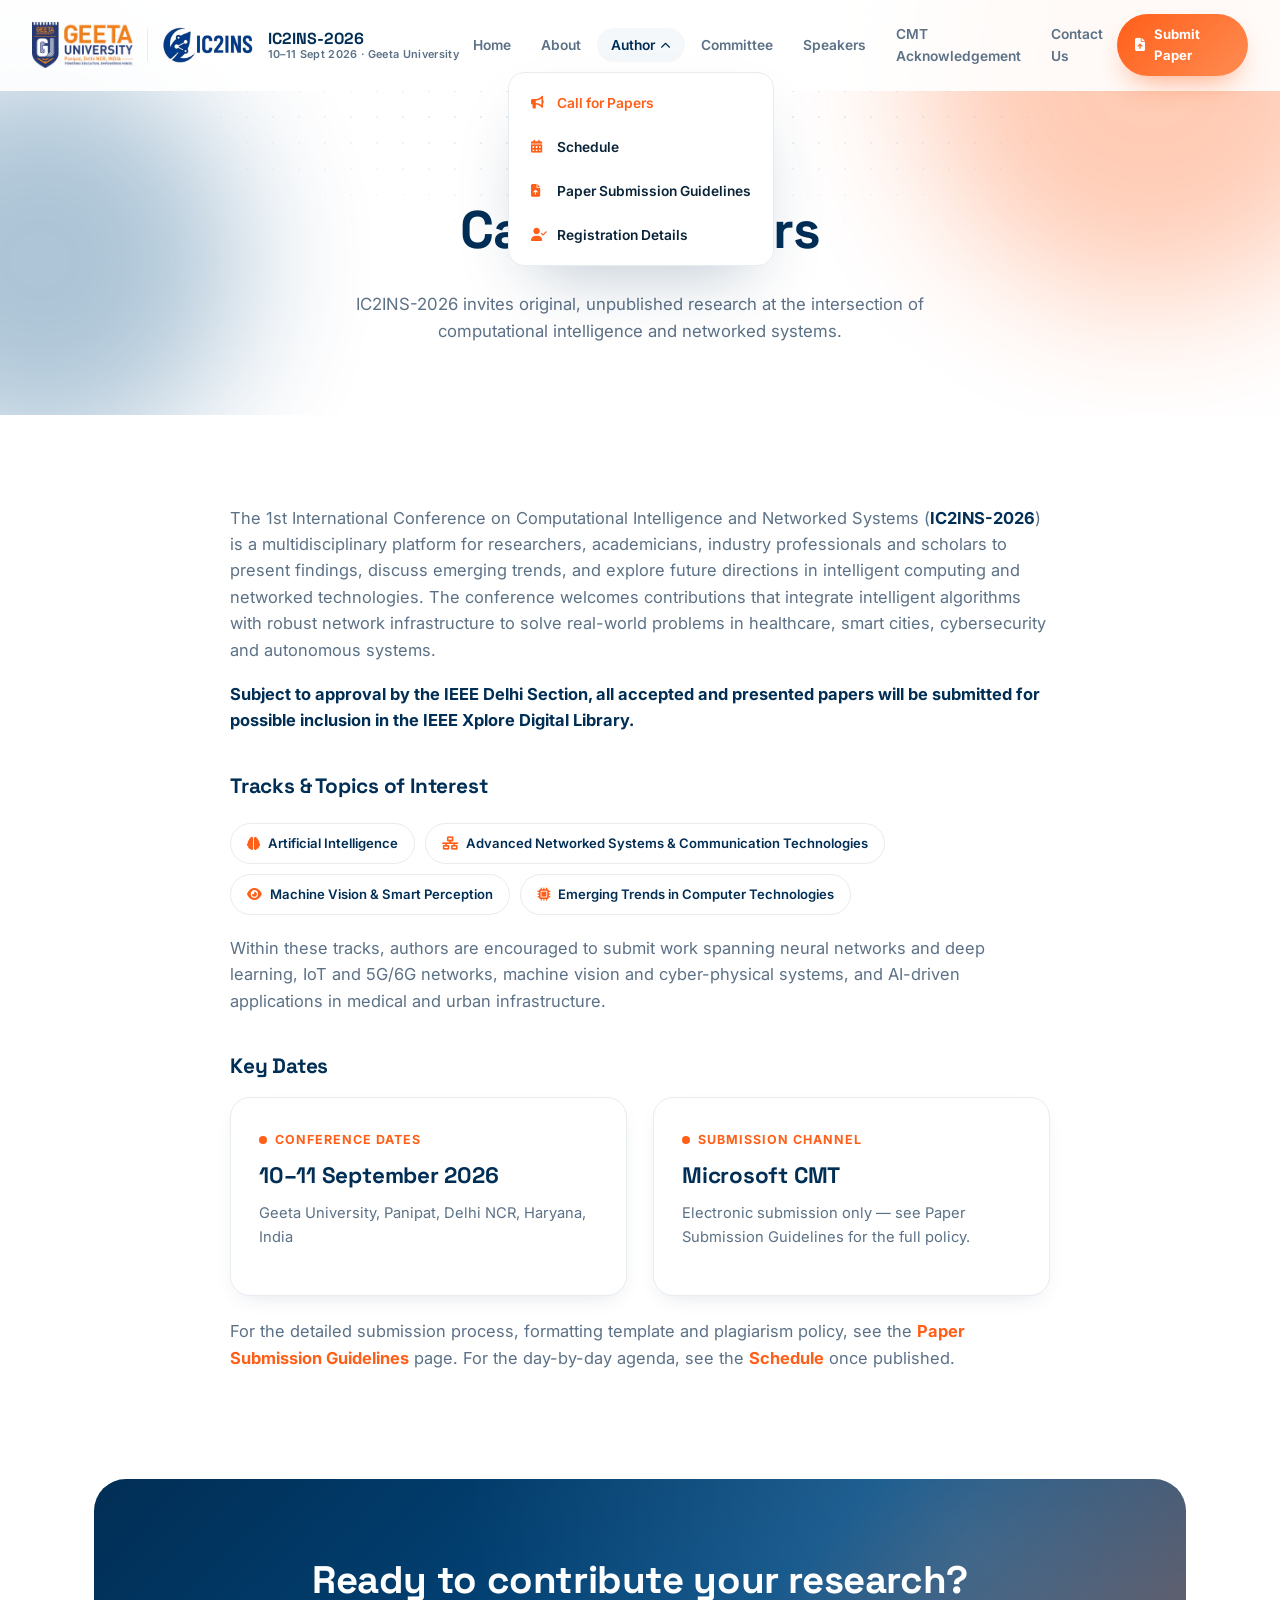
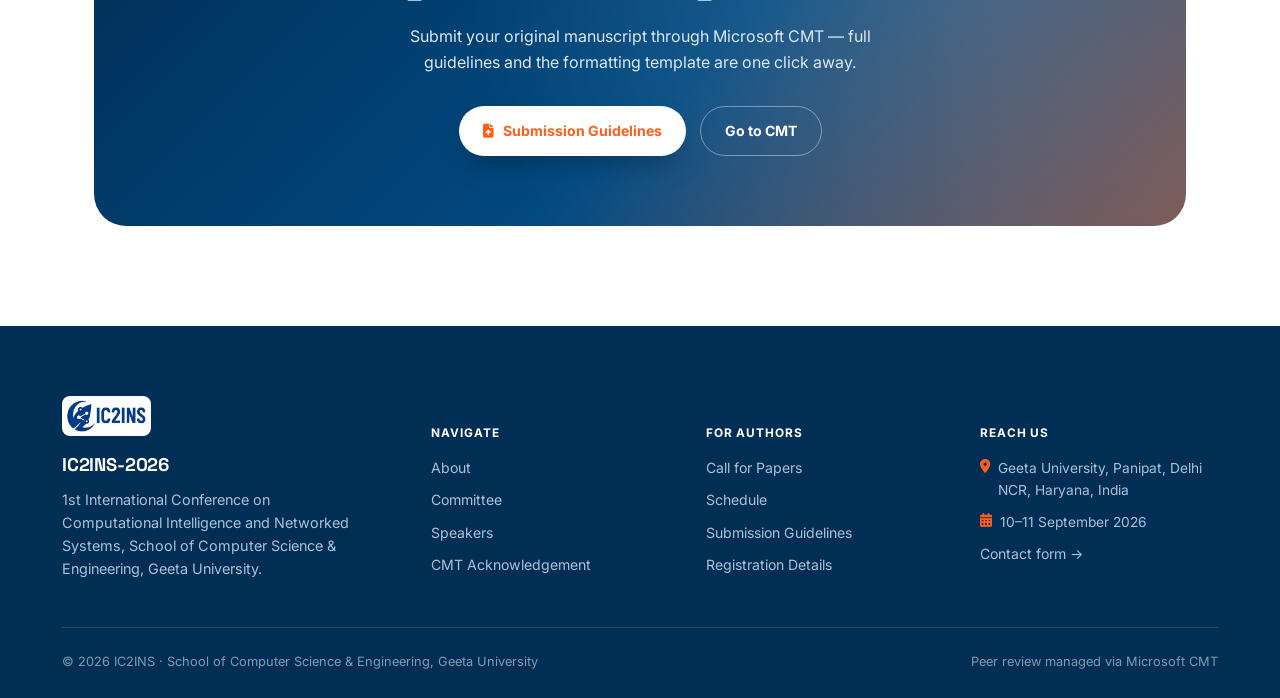
==== call-for-papers.html @ 69c9c96c "Add new pages for Contact Us, Paper Submission Guidelines, Registration Details, and Schedule for IC" ====
<!DOCTYPE html>
<html lang="en">
<head>
<meta charset="UTF-8">
<meta name="viewport" content="width=device-width, initial-scale=1.0">
<title>Call for Papers — IC2INS-2026</title>
<link rel="icon" href="data:image/svg+xml,%3Csvg xmlns='http://www.w3.org/2000/svg' viewBox='0 0 100 100'%3E%3Crect width='100' height='100' rx='24' fill='%23012e55'/%3E%3Ccircle cx='50' cy='42' r='16' fill='%23ff5f19'/%3E%3Crect x='30' y='66' width='40' height='9' rx='4.5' fill='white'/%3E%3C/svg%3E">
<link rel="preconnect" href="https://fonts.googleapis.com">
<link rel="preconnect" href="https://fonts.gstatic.com" crossorigin>
<link href="https://fonts.googleapis.com/css2?family=Space+Grotesk:wght@500;600;700&family=Inter:wght@400;500;600;700;800&display=swap" rel="stylesheet">
<link rel="stylesheet" href="https://cdnjs.cloudflare.com/ajax/libs/font-awesome/6.5.1/css/all.min.css">
<link rel="stylesheet" href="assets/css/style.css">
</head>
<body>

<nav class="nav" id="nav">
  <a href="index.html" class="brand">
    <img src="assets/img/geeta-university-logo.png" alt="Geeta University">
    <div class="brand-sep"></div>
    <img src="assets/img/ic2ins-logo.jpeg" alt="IC2INS-2026" style="height:36px;">
    <div class="brand-text"><b>IC2INS-2026</b><span>10–11 Sept 2026 · Geeta University</span></div>
  </a>
  <ul class="nav-links" id="navLinks">
    <li><a href="index.html">Home</a></li>
    <li><a href="index.html#about">About</a></li>
    <li class="has-dropdown open">
      <button class="nav-drop-btn">Author <i class="fa-solid fa-chevron-down"></i></button>
      <div class="dropdown-menu">
        <a href="call-for-papers.html" style="color:var(--orange);"><i class="fa-solid fa-bullhorn"></i>Call for Papers</a>
        <a href="schedule.html"><i class="fa-solid fa-calendar-days"></i>Schedule</a>
        <a href="paper-submission-guidelines.html"><i class="fa-solid fa-file-arrow-up"></i>Paper Submission Guidelines</a>
        <a href="registration-details.html"><i class="fa-solid fa-user-check"></i>Registration Details</a>
      </div>
    </li>
    <li><a href="committee.html">Committee</a></li>
    <li><a href="index.html#speakers">Speakers</a></li>
    <li><a href="cmt-acknowledgement.html">CMT Acknowledgement</a></li>
    <li><a href="contact.html">Contact Us</a></li>
  </ul>
  <div class="nav-cta">
    <a class="btn btn-primary btn-sm" href="paper-submission-guidelines.html"><i class="fa-solid fa-file-arrow-up"></i>Submit Paper</a>
    <button class="burger" id="burger"><i class="fa-solid fa-bars"></i></button>
  </div>
</nav>

<div class="mobile-menu" id="mobileMenu">
  <div class="mobile-menu-top">
    <div class="brand"><img src="assets/img/ic2ins-logo.jpeg" alt="IC2INS-2026" style="height:34px;"></div>
    <button class="burger" id="closeBurger"><i class="fa-solid fa-xmark"></i></button>
  </div>
  <a href="index.html">Home</a>
  <a href="index.html#about">About</a>
  <div class="mobile-drop open">
    <a href="javascript:void(0)" class="mobile-toggle">Author <i class="fa-solid fa-chevron-down mobile-toggle-caret"></i></a>
    <div class="mobile-sub open">
      <a href="call-for-papers.html">Call for Papers</a>
      <a href="schedule.html">Schedule</a>
      <a href="paper-submission-guidelines.html">Paper Submission Guidelines</a>
      <a href="registration-details.html">Registration Details</a>
    </div>
  </div>
  <a href="committee.html">Committee</a>
  <a href="index.html#speakers">Speakers</a>
  <a href="cmt-acknowledgement.html">CMT Acknowledgement</a>
  <a href="contact.html">Contact Us</a>
  <a class="btn btn-primary" style="margin-top:22px; justify-content:center;" href="paper-submission-guidelines.html"><i class="fa-solid fa-file-arrow-up"></i>Submit a Paper</a>
</div>

<main>

  <section class="page-hero">
    <div class="dotgrid"></div>
    <div class="blob blob1"></div>
    <div class="blob blob2"></div>
    <div class="wrap">
      <div class="crumb reveal"><a href="index.html">Home</a><span>/</span><a href="javascript:void(0)">Author</a><span>/</span><span>Call for Papers</span></div>
      <h1 class="reveal">Call for Papers</h1>
      <p class="reveal">IC2INS-2026 invites original, unpublished research at the intersection of computational intelligence and networked systems.</p>
    </div>
  </section>

  <section class="sect">
    <div class="wrap">
      <div class="prose reveal" style="max-width:820px;">
        <p>The 1st International Conference on Computational Intelligence and Networked Systems (<b>IC2INS-2026</b>) is a multidisciplinary platform for researchers, academicians, industry professionals and scholars to present findings, discuss emerging trends, and explore future directions in intelligent computing and networked technologies. The conference welcomes contributions that integrate intelligent algorithms with robust network infrastructure to solve real-world problems in healthcare, smart cities, cybersecurity and autonomous systems.</p>
        <p><b>Subject to approval by the IEEE Delhi Section, all accepted and presented papers will be submitted for possible inclusion in the IEEE Xplore Digital Library.</b></p>

        <h3>Tracks &amp; Topics of Interest</h3>
        <div class="chip-row" style="justify-content:flex-start;">
          <span class="chip"><i class="fa-solid fa-brain"></i>Artificial Intelligence</span>
          <span class="chip"><i class="fa-solid fa-network-wired"></i>Advanced Networked Systems &amp; Communication Technologies</span>
          <span class="chip"><i class="fa-solid fa-eye"></i>Machine Vision &amp; Smart Perception</span>
          <span class="chip"><i class="fa-solid fa-microchip"></i>Emerging Trends in Computer Technologies</span>
        </div>
        <p>Within these tracks, authors are encouraged to submit work spanning neural networks and deep learning, IoT and 5G/6G networks, machine vision and cyber-physical systems, and AI-driven applications in medical and urban infrastructure.</p>

        <h3>Key Dates</h3>
        <div class="two-col">
          <div class="info-card">
            <span class="eyebrow" style="margin-bottom:8px;">Conference Dates</span>
            <h4 style="font-size:1.4rem;">10–11 September 2026</h4>
            <p style="color:var(--ink-soft); margin-top:8px; font-size:.92rem;">Geeta University, Panipat, Delhi NCR, Haryana, India</p>
          </div>
          <div class="info-card">
            <span class="eyebrow" style="margin-bottom:8px;">Submission Channel</span>
            <h4 style="font-size:1.4rem;">Microsoft CMT</h4>
            <p style="color:var(--ink-soft); margin-top:8px; font-size:.92rem;">Electronic submission only — see Paper Submission Guidelines for the full policy.</p>
          </div>
        </div>
        <p style="margin-top:22px;">For the detailed submission process, formatting template and plagiarism policy, see the <a href="paper-submission-guidelines.html" style="color:var(--orange); font-weight:700;">Paper Submission Guidelines</a> page. For the day-by-day agenda, see the <a href="schedule.html" style="color:var(--orange); font-weight:700;">Schedule</a> once published.</p>
      </div>
    </div>
  </section>

  <section class="wrap">
    <div class="cta reveal">
      <h2>Ready to contribute your research?</h2>
      <p>Submit your original manuscript through Microsoft CMT — full guidelines and the formatting template are one click away.</p>
      <div class="btns" style="display:flex; gap:14px; justify-content:center; flex-wrap:wrap;">
        <a class="btn btn-primary" href="paper-submission-guidelines.html"><i class="fa-solid fa-file-arrow-up"></i>Submission Guidelines</a>
        <a class="btn btn-ghost" href="https://cmt3.research.microsoft.com/ic2ins2026" target="_blank" rel="noopener">Go to CMT</a>
      </div>
    </div>
  </section>

  <footer>
    <div class="wrap">
      <div class="foot-grid">
        <div>
          <div class="foot-brand"><img src="assets/img/ic2ins-logo.jpeg" alt="IC2INS-2026"></div>
          <h4>IC2INS-2026</h4>
          <p style="max-width:34ch; margin-top:8px;">1st International Conference on Computational Intelligence and Networked Systems, School of Computer Science &amp; Engineering, Geeta University.</p>
        </div>
        <div class="fcol">
          <h6>Navigate</h6>
          <a href="index.html#about">About</a><a href="committee.html">Committee</a><a href="index.html#speakers">Speakers</a><a href="cmt-acknowledgement.html">CMT Acknowledgement</a>
        </div>
        <div class="fcol">
          <h6>For Authors</h6>
          <a href="call-for-papers.html">Call for Papers</a><a href="schedule.html">Schedule</a><a href="paper-submission-guidelines.html">Submission Guidelines</a><a href="registration-details.html">Registration Details</a>
        </div>
        <div class="fcol">
          <h6>Reach Us</h6>
          <div class="contact-line"><i class="fa-solid fa-location-dot"></i><span>Geeta University, Panipat, Delhi NCR, Haryana, India</span></div>
          <div class="contact-line"><i class="fa-solid fa-calendar-days"></i><span>10–11 September 2026</span></div>
          <a href="contact.html">Contact form →</a>
        </div>
      </div>
      <div class="fbar">
        <span>© 2026 IC2INS · School of Computer Science &amp; Engineering, Geeta University</span>
        <span>Peer review managed via Microsoft CMT</span>
      </div>
    </div>
  </footer>

</main>
<script src="assets/js/main.js"></script>
</body>
</html>
---- assets/css/style.css ----
/* ========================================================
   IC2INS-2026 — shared stylesheet
   ======================================================== */
:root{
  --white:#ffffff;
  --bg:#f5f8fb;
  --navy:#012e55;
  --navy2:#024a82;
  --orange:#ff5f19;
  --orange2:#ff8c52;
  --ink:#0b2438;
  --ink-soft:#5c7186;
  --line:#e7ecf1;
  --shadow-sm:0 8px 24px -12px rgba(1,46,85,.18);
  --shadow-lg:0 30px 70px -25px rgba(1,46,85,.28);
  --radius:20px;
}
*{box-sizing:border-box;}
html{scroll-behavior:smooth;}
@media (prefers-reduced-motion:reduce){html{scroll-behavior:auto;} *{animation:none !important; transition:none !important;}}
body{margin:0; background:var(--white); color:var(--ink); font-family:'Inter',sans-serif; line-height:1.6; -webkit-font-smoothing:antialiased; overflow-x:hidden;}
h1,h2,h3,h4{font-family:'Space Grotesk',sans-serif; margin:0; color:var(--navy); font-weight:700; letter-spacing:-.01em;}
p{margin:0;}
a{color:inherit; text-decoration:none;}
img{max-width:100%; display:block;}
ul{margin:0; padding:0;}
.wrap{max-width:1220px; margin:0 auto; padding:0 32px;}
.eyebrow{
  display:inline-flex; align-items:center; gap:8px; font-size:.78rem; font-weight:700; letter-spacing:.08em;
  text-transform:uppercase; color:var(--orange); margin-bottom:16px;
}
.eyebrow::before{content:''; width:8px; height:8px; border-radius:50%; background:var(--orange);}
.reveal{opacity:0; transform:translateY(28px); transition:opacity .7s ease, transform .7s ease;}
.reveal.in{opacity:1; transform:none;}

/* ---------------- NAV ---------------- */
.nav{
  position:fixed; top:0; left:0; right:0; z-index:1000;
  display:flex; align-items:center; justify-content:space-between;
  padding:14px 32px; transition:background .3s ease, box-shadow .3s ease, padding .3s ease;
  background:rgba(255,255,255,.9); backdrop-filter:blur(14px); -webkit-backdrop-filter:blur(14px);
  border-bottom:1px solid transparent;
}
.nav.scrolled{ box-shadow:var(--shadow-sm); border-bottom-color:var(--line); padding:10px 32px; }
.brand{display:flex; align-items:center; gap:14px; flex-shrink:0;}
.brand img{height:46px; width:auto; object-fit:contain;}
.brand-sep{width:1px; height:32px; background:var(--line);}
.brand-text{display:flex; flex-direction:column; line-height:1.15;}
.brand-text b{font-family:'Space Grotesk',sans-serif; font-weight:700; font-size:1rem; color:var(--navy);}
.brand-text span{font-size:.68rem; color:var(--ink-soft); font-weight:600; letter-spacing:.03em;}

.nav-links{display:flex; align-items:center; gap:2px; list-style:none; position:relative;}
.nav-links > li{position:relative;}
.nav-links a, .nav-drop-btn{
  font-size:.86rem; font-weight:600; color:var(--ink-soft); padding:9px 14px; border-radius:100px; transition:color .2s ease, background .2s ease;
  display:inline-flex; align-items:center; gap:6px; background:none; border:none; cursor:pointer; font-family:'Inter',sans-serif;
}
.nav-links a:hover, .nav-links a.active, .nav-drop-btn:hover{color:var(--navy); background:var(--bg);}
.nav-drop-btn i{font-size:.65rem; transition:transform .2s ease;}
.has-dropdown.open .nav-drop-btn i{transform:rotate(180deg);}
.has-dropdown.open .nav-drop-btn{color:var(--navy); background:var(--bg);}

.dropdown-menu{
  position:absolute; top:calc(100% + 10px); left:50%; transform:translateX(-50%) translateY(6px);
  background:var(--white); border:1px solid var(--line); border-radius:16px; box-shadow:var(--shadow-lg);
  min-width:250px; padding:8px; opacity:0; visibility:hidden; transition:opacity .2s ease, transform .2s ease;
}
.has-dropdown.open .dropdown-menu{opacity:1; visibility:visible; transform:translateX(-50%) translateY(0);}
.dropdown-menu a{
  display:flex; align-items:center; gap:10px; padding:11px 14px; border-radius:10px; font-size:.86rem; font-weight:600;
  color:var(--ink); white-space:nowrap;
}
.dropdown-menu a:hover{background:var(--bg); color:var(--orange);}
.dropdown-menu a i{color:var(--orange); width:16px; font-size:.8rem;}

.nav-cta{display:flex; align-items:center; gap:12px;}
.burger{display:none; width:40px; height:40px; border-radius:10px; border:1px solid var(--line); background:var(--white); align-items:center; justify-content:center; font-size:1.1rem; color:var(--navy); cursor:pointer;}

.btn{
  display:inline-flex; align-items:center; gap:9px; font-weight:700; font-size:.88rem;
  padding:13px 24px; border-radius:100px; border:none; cursor:pointer; transition:transform .2s ease, box-shadow .2s ease;
}
.btn-primary{background:linear-gradient(135deg,var(--orange),var(--orange2)); color:#fff; box-shadow:0 14px 30px -12px rgba(255,95,25,.6);}
.btn-primary:hover{transform:translateY(-2px); box-shadow:0 18px 36px -12px rgba(255,95,25,.7);}
.btn-ghost{background:var(--white); color:var(--navy); border:1.5px solid var(--line);}
.btn-ghost:hover{border-color:var(--navy); transform:translateY(-2px);}
.btn-sm{padding:10px 18px; font-size:.82rem;}

/* mobile menu */
.mobile-menu{
  position:fixed; inset:0; background:var(--white); z-index:1200; display:flex; flex-direction:column;
  padding:24px 28px; transform:translateY(-110%); transition:transform .4s cubic-bezier(.6,0,.3,1); overflow-y:auto;
}
.mobile-menu.open{transform:translateY(0);}
.mobile-menu-top{display:flex; justify-content:space-between; align-items:center; margin-bottom:30px;}
.mobile-menu a{font-family:'Space Grotesk',sans-serif; font-size:1.25rem; font-weight:600; color:var(--navy); padding:13px 0; border-bottom:1px solid var(--line); display:flex; align-items:center; justify-content:space-between;}
.mobile-sub{padding-left:16px; display:none;}
.mobile-sub.open{display:block;}
.mobile-sub a{font-size:1rem; font-weight:500; color:var(--ink-soft); border-bottom:1px dashed var(--line);}
.mobile-toggle-caret{transition:transform .2s ease;}
.mobile-drop.open .mobile-toggle-caret{transform:rotate(180deg);}

/* ---------------- generic page hero (inner pages) ---------------- */
.page-hero{position:relative; padding:150px 0 70px; overflow:hidden; text-align:center;}
.blob{position:absolute; border-radius:50%; filter:blur(70px); opacity:.32; z-index:0; animation:drift 18s ease-in-out infinite;}
.blob1{width:460px; height:460px; background:var(--orange); top:-160px; right:-100px;}
.blob2{width:400px; height:400px; background:var(--navy2); top:60px; left:-160px; animation-delay:-6s;}
@keyframes drift{0%,100%{transform:translate(0,0) scale(1);} 50%{transform:translate(30px,-30px) scale(1.08);}}
.dotgrid{
  position:absolute; inset:0; z-index:0;
  background-image:radial-gradient(var(--line) 1.4px, transparent 1.4px);
  background-size:26px 26px; mask-image:radial-gradient(ellipse 60% 60% at 50% 20%, black 20%, transparent 75%);
  -webkit-mask-image:radial-gradient(ellipse 60% 60% at 50% 20%, black 20%, transparent 75%);
}
.page-hero .wrap{position:relative; z-index:1;}
.page-hero h1{font-size:clamp(2.1rem,4.6vw,3.3rem);}
.page-hero p{max-width:60ch; margin:18px auto 0; color:var(--ink-soft); font-size:1.05rem;}
.crumb{display:flex; justify-content:center; gap:8px; font-size:.8rem; color:var(--ink-soft); margin-bottom:18px; font-weight:600;}
.crumb a{color:var(--orange);}

/* ---------------- section basics ---------------- */
.sect{padding:90px 0;}
.sect.bg{background:var(--bg);}
.sect.tight{padding:60px 0;}
.sect-head{text-align:center; max-width:680px; margin:0 auto 50px;}
.sect-head h2{font-size:clamp(1.8rem,3.4vw,2.5rem);}
.sect-head p{color:var(--ink-soft); margin-top:14px; font-size:1.03rem;}
.prose{max-width:850px; margin:0 auto;}
.prose p{color:var(--ink-soft); font-size:1.03rem; margin-bottom:18px;}
.prose p b{color:var(--navy);}
.prose h3{font-size:1.3rem; margin:36px 0 14px;}
.prose ul{list-style:none; display:flex; flex-direction:column; gap:12px; margin:20px 0;}
.prose ul li{font-size:.98rem; color:var(--ink-soft); padding-left:26px; position:relative;}
.prose ul li::before{content:'\f00c'; font-family:'Font Awesome 6 Free'; font-weight:900; position:absolute; left:0; top:2px; color:var(--orange); font-size:.8rem;}

/* ---------------- cards, chips, stat blocks (reused across pages) ---------------- */
.chip-row{display:flex; flex-wrap:wrap; gap:10px; margin:20px 0;}
.chip{font-size:.82rem; font-weight:600; color:var(--navy); background:var(--white); border:1px solid var(--line); padding:9px 16px; border-radius:100px; display:inline-flex; align-items:center; gap:8px;}
.chip i{color:var(--orange);}
.info-card{
  background:var(--white); border:1px solid var(--line); border-radius:var(--radius); padding:28px; box-shadow:var(--shadow-sm);
}
.two-col{display:grid; grid-template-columns:1fr 1fr; gap:26px;}
.stat-card{
  background:linear-gradient(135deg,var(--navy),var(--navy2)); color:#fff; border-radius:var(--radius);
  padding:26px 28px; box-shadow:var(--shadow-sm);
}
.stat-card .n{font-family:'Space Grotesk',sans-serif; font-size:1.9rem; font-weight:700;}
.stat-card .l{font-size:.82rem; color:#c9dcee; margin-top:4px;}
.stat-card.orange{background:linear-gradient(135deg,var(--orange),var(--orange2));}
.stat-card.orange .l{color:#ffe6d6;}

/* ---------------- buttons row ---------------- */
.btn-row{display:flex; gap:14px; justify-content:center; flex-wrap:wrap; margin-top:8px;}

/* ---------------- speakers ---------------- */
.fig-grid{display:grid; grid-template-columns:repeat(3,1fr); gap:24px;}
.fig-card{
  border-radius:var(--radius); overflow:hidden; border:1px solid var(--line); background:var(--white);
  transition:transform .25s ease, box-shadow .25s ease;
}
.fig-card:hover{transform:translateY(-6px); box-shadow:var(--shadow-lg);}
.fig-photo{aspect-ratio:4/3; overflow:hidden; background:linear-gradient(135deg,var(--navy),var(--navy2));}
.fig-photo img{width:100%; height:100%; object-fit:cover;}
.fig-cap{padding:18px 20px;}
.fig-cap h4{font-size:1.05rem; margin-bottom:8px;}
.fig-cap p{font-size:.86rem; color:var(--ink-soft); line-height:1.5;}

/* ---------------- committee tabs / tables ---------------- */
.seg-wrap{display:flex; justify-content:center;}
.seg{
  display:inline-flex; background:var(--white); border:1px solid var(--line); border-radius:100px; padding:5px;
  margin:0 auto 46px; flex-wrap:wrap; justify-content:center; gap:2px;
}
.seg button{
  border:none; background:none; padding:11px 18px; border-radius:100px; font-weight:600; font-size:.84rem;
  color:var(--ink-soft); cursor:pointer; transition:all .25s ease; white-space:nowrap; font-family:'Inter',sans-serif;
}
.seg button.active{background:var(--navy); color:#fff;}
.cpanel{display:none;}
.cpanel.active{display:block; animation:fadein .4s ease;}
@keyframes fadein{from{opacity:0; transform:translateY(10px);} to{opacity:1; transform:none;}}

.role-groups{display:flex; flex-direction:column; gap:14px;}
.role-block{background:var(--white); border:1px solid var(--line); border-radius:var(--radius); padding:26px 28px;}
.role-block h5{font-family:'Space Grotesk',sans-serif; color:var(--orange); font-size:.76rem; text-transform:uppercase; letter-spacing:.08em; margin-bottom:16px;}
.role-people{display:grid; grid-template-columns:repeat(2,1fr); gap:6px 30px;}
.person-row{display:flex; gap:12px; align-items:flex-start; padding:10px 0; border-bottom:1px solid var(--line);}
.role-people .person-row:nth-last-child(-n+2){border-bottom:none;}
.avatar{
  width:36px; height:36px; border-radius:50%; background:linear-gradient(135deg,var(--navy),var(--navy2)); color:#fff;
  display:flex; align-items:center; justify-content:center; font-size:.68rem; font-weight:700; flex-shrink:0;
}
.person-row .name{font-weight:700; font-size:.9rem; color:var(--navy); display:block;}
.person-row .role{font-size:.78rem; color:var(--ink-soft);}

.list-search{position:relative; max-width:440px; margin:0 auto 28px;}
.list-search input{
  width:100%; padding:13px 18px 13px 44px; border-radius:100px; border:1.5px solid var(--line); font-size:.92rem;
  font-family:'Inter',sans-serif; outline:none; transition:border-color .2s ease;
}
.list-search input:focus{border-color:var(--orange);}
.list-search i{position:absolute; left:18px; top:50%; transform:translateY(-50%); color:var(--ink-soft);}

.num-list{max-height:640px; overflow-y:auto; border:1px solid var(--line); border-radius:var(--radius); padding:8px;}
.num-list::-webkit-scrollbar{width:6px;}
.num-list::-webkit-scrollbar-thumb{background:var(--line); border-radius:4px;}
.num-cols{columns:2; column-gap:0;}
@media(max-width:760px){.num-cols{columns:1;}}
.num-item{
  font-size:.86rem; color:var(--ink-soft); padding:11px 16px; border-radius:10px; break-inside:avoid;
  display:flex; gap:10px; transition:background .15s ease;
}
.num-item .idx{font-family:'Space Grotesk',sans-serif; color:var(--orange); font-weight:700; font-size:.78rem; flex-shrink:0; width:26px;}
.num-item:hover{background:var(--bg);}
.num-item b{color:var(--navy); font-weight:600;}
.num-item.hide{display:none;}
.list-count{text-align:center; font-size:.82rem; color:var(--ink-soft); margin-bottom:16px; font-weight:600;}

/* ---------------- CTA band ---------------- */
.cta{
  position:relative; overflow:hidden; border-radius:32px; margin:0 32px;
  background:linear-gradient(135deg,var(--navy) 0%, var(--navy2) 55%, var(--orange) 150%);
  padding:70px 40px; text-align:center; color:#fff;
}
.cta::before{content:''; position:absolute; inset:0; background:radial-gradient(circle at 80% 20%, rgba(255,255,255,.15), transparent 55%);}
.cta > *{position:relative; z-index:1;}
.cta h2{color:#fff; font-size:clamp(1.7rem,3.4vw,2.4rem);}
.cta p{max-width:52ch; margin:14px auto 30px; color:#dbe8f2;}
.cta .btn-primary{background:#fff; color:var(--orange); box-shadow:0 14px 30px -10px rgba(0,0,0,.35);}
.cta .btn-ghost{background:transparent; color:#fff; border-color:rgba(255,255,255,.4);}
.cta .btn-ghost:hover{background:rgba(255,255,255,.12); border-color:#fff;}

/* ---------------- contact page ---------------- */
.contact-grid{display:grid; grid-template-columns:1fr 1.1fr; gap:32px; align-items:start;}
.contact-card{display:flex; gap:16px; padding:22px; border:1px solid var(--line); border-radius:18px; margin-bottom:14px; background:var(--white);}
.contact-card .ic{width:46px; height:46px; border-radius:13px; background:var(--bg); color:var(--orange); display:flex; align-items:center; justify-content:center; font-size:1.1rem; flex-shrink:0;}
.contact-card h4{font-size:1rem; margin-bottom:4px;}
.contact-card p{font-size:.88rem; color:var(--ink-soft);}
.map-frame{border:1px solid var(--line); border-radius:var(--radius); overflow:hidden; box-shadow:var(--shadow-sm); height:100%; min-height:380px;}
.map-frame iframe{width:100%; height:100%; min-height:380px; border:0; display:block;}
.form-card{background:var(--white); border:1px solid var(--line); border-radius:var(--radius); padding:32px; box-shadow:var(--shadow-sm);}
.form-row{margin-bottom:16px;}
.form-row label{display:block; font-size:.8rem; font-weight:700; color:var(--navy); margin-bottom:6px;}
.form-row input, .form-row textarea{
  width:100%; padding:12px 14px; border:1.5px solid var(--line); border-radius:10px; font-family:'Inter',sans-serif; font-size:.92rem; outline:none;
}
.form-row input:focus, .form-row textarea:focus{border-color:var(--orange);}

/* ---------------- CMT acknowledgement box ---------------- */
.ack-box{
  background:var(--white); border:1px solid var(--line); border-left:4px solid var(--orange); border-radius:16px;
  padding:32px 34px; box-shadow:var(--shadow-sm);
}
.ack-box p{color:var(--ink-soft); font-size:1.02rem; line-height:1.75;}
.cmt-logo-row{display:flex; align-items:center; gap:18px; margin-bottom:26px;}
.cmt-badge{
  width:56px; height:56px; border-radius:14px; background:var(--bg); color:var(--orange); display:flex; align-items:center;
  justify-content:center; font-size:1.4rem; flex-shrink:0;
}

/* ---------------- footer ---------------- */
footer{background:var(--navy); color:#c9dcee; padding:70px 0 26px; margin-top:100px;}
.foot-grid{display:grid; grid-template-columns:1.4fr 1fr 1fr 1fr; gap:36px; padding-bottom:40px; border-bottom:1px solid rgba(255,255,255,.14);}
.foot-brand{display:flex; align-items:center; gap:12px; margin-bottom:14px;}
.foot-brand img{height:40px; background:#fff; border-radius:8px; padding:4px;}
footer h4{color:#fff; font-size:1.15rem;}
footer p{color:#a9c2d8; font-size:.9rem;}
.fcol h6{font-size:.74rem; text-transform:uppercase; letter-spacing:.08em; color:#fff; margin-bottom:14px;}
.fcol a{display:block; font-size:.88rem; color:#a9c2d8; margin-bottom:10px; transition:color .2s ease;}
.fcol a:hover{color:var(--orange);}
.fcol .contact-line{display:flex; gap:8px; align-items:flex-start; font-size:.86rem; color:#a9c2d8; margin-bottom:10px;}
.fcol .contact-line i{color:var(--orange); margin-top:3px;}
.fbar{display:flex; justify-content:space-between; flex-wrap:wrap; gap:10px; padding-top:24px; font-size:.8rem; color:#7f9bb2;}

/* ---------------- responsive ---------------- */
@media(max-width:980px){
  .nav-links, .nav-cta .btn-ghost{display:none;}
  .burger{display:flex;}
  .two-col{grid-template-columns:1fr;}
  .fig-grid{grid-template-columns:repeat(2,1fr);}
  .role-people{grid-template-columns:1fr;}
  .contact-grid{grid-template-columns:1fr;}
  .foot-grid{grid-template-columns:1fr 1fr;}
  .brand-text{display:none;}
}
@media(max-width:560px){
  .wrap{padding:0 20px;}
  .sect{padding:64px 0;}
  .page-hero{padding:130px 0 50px;}
  .fig-grid{grid-template-columns:1fr;}
  .foot-grid{grid-template-columns:1fr;}
  .cta{margin:0 16px; padding:54px 24px;}
  .num-cols{columns:1;}
}
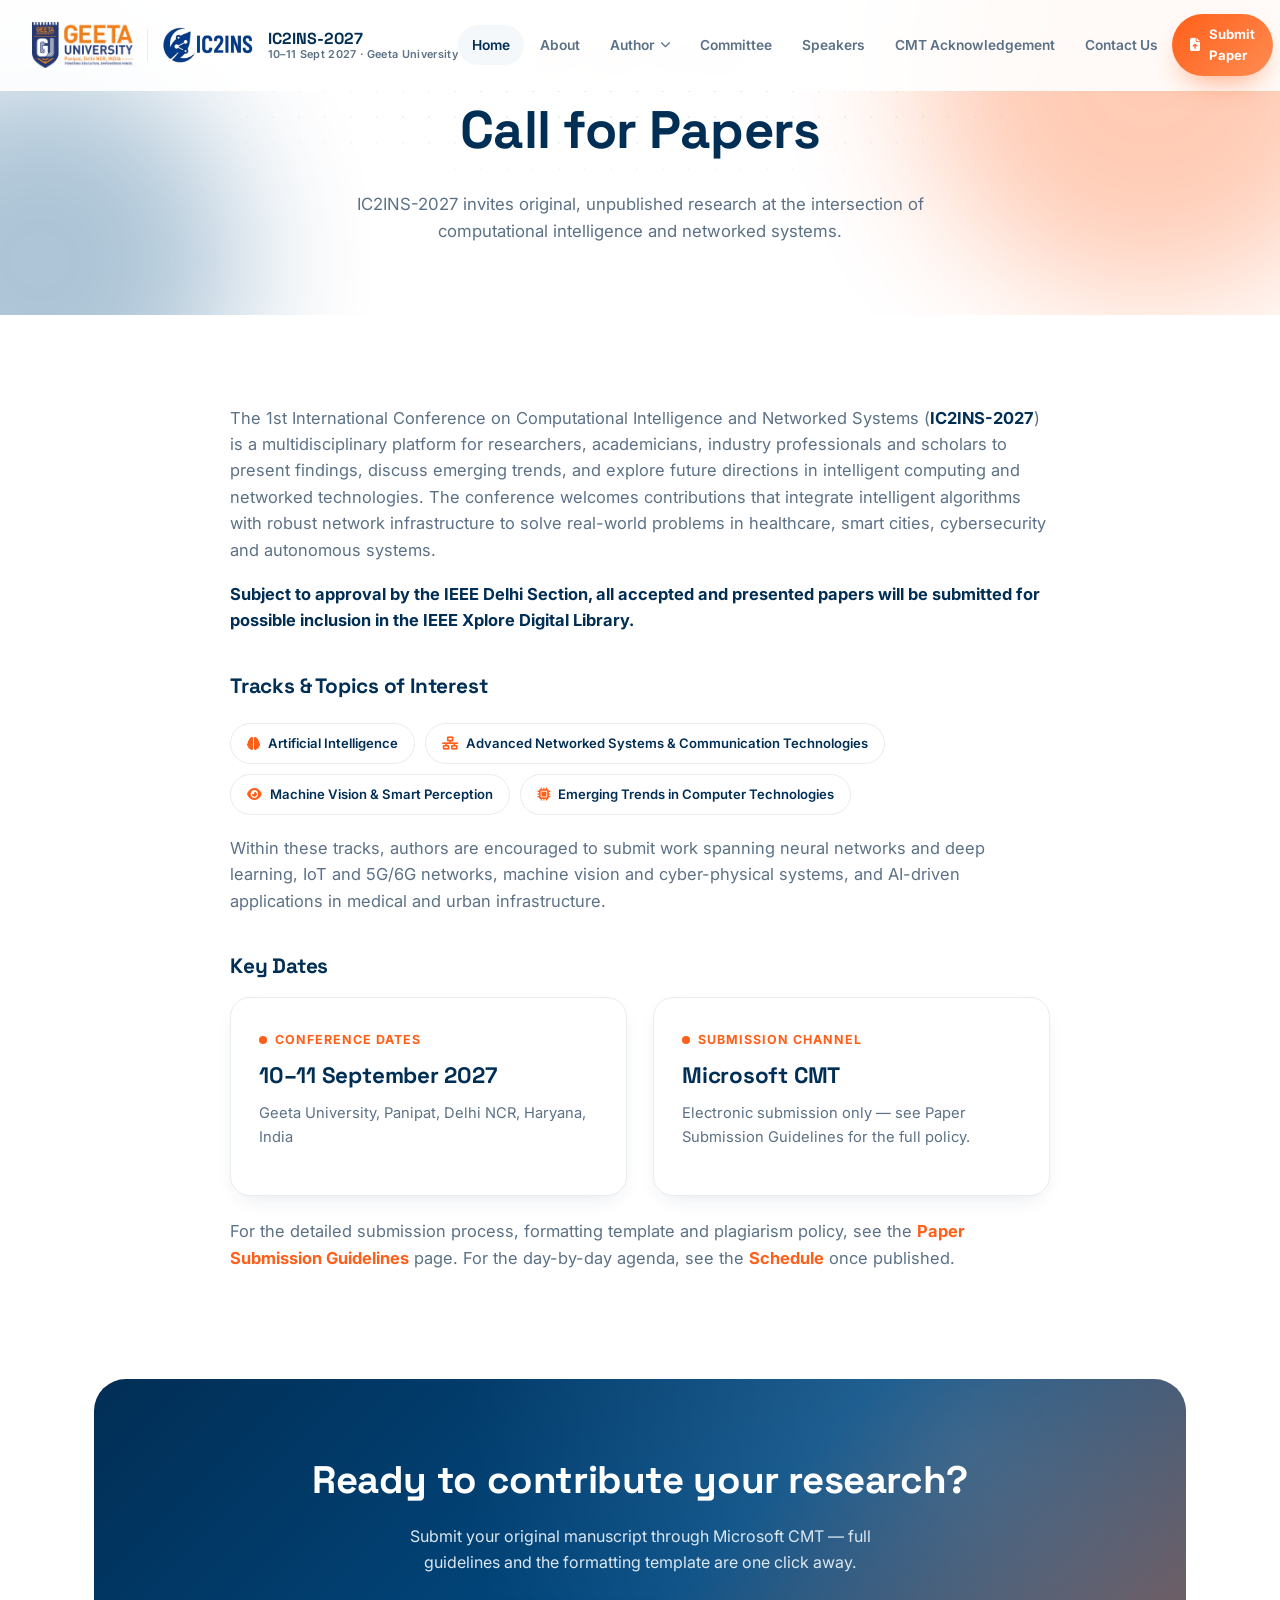
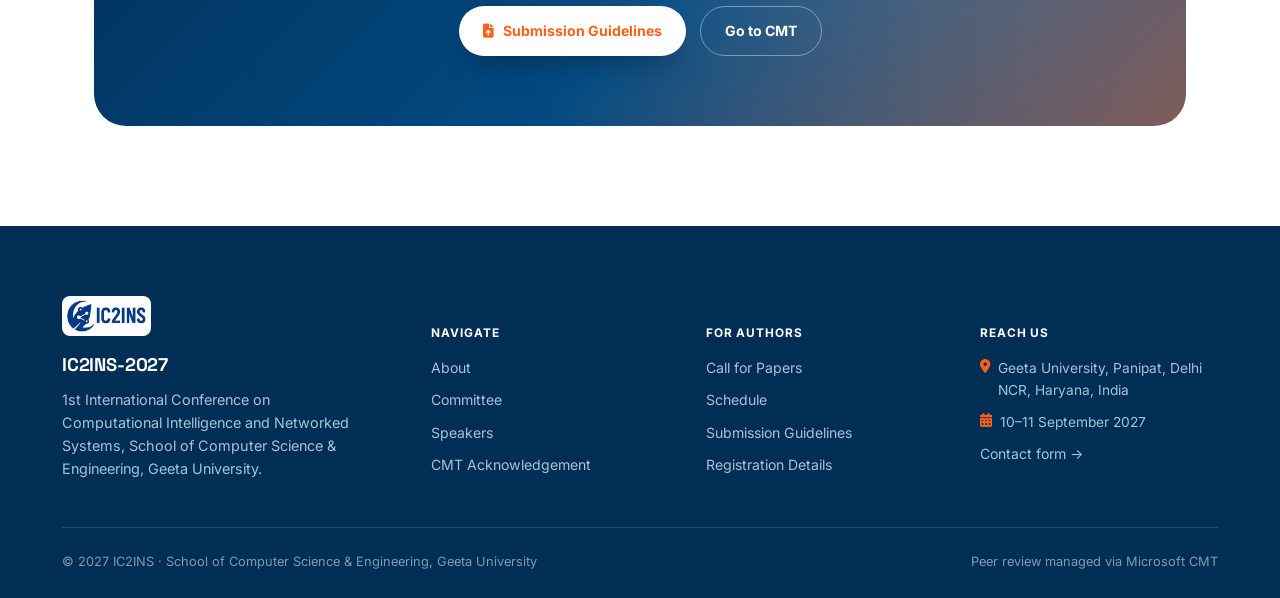
==== commit 379edc14: "feat: add shared JavaScript behaviors for navigation, dropdowns, mobile menu, and search functionali" ====
--- a/call-for-papers.html
+++ b/call-for-papers.html
@@ -1,32 +1,37 @@
 <!DOCTYPE html>
 <html lang="en">
+
 <head>
-<meta charset="UTF-8">
-<meta name="viewport" content="width=device-width, initial-scale=1.0">
-<title>Call for Papers — IC2INS-2026</title>
-<link rel="icon" href="data:image/svg+xml,%3Csvg xmlns='http://www.w3.org/2000/svg' viewBox='0 0 100 100'%3E%3Crect width='100' height='100' rx='24' fill='%23012e55'/%3E%3Ccircle cx='50' cy='42' r='16' fill='%23ff5f19'/%3E%3Crect x='30' y='66' width='40' height='9' rx='4.5' fill='white'/%3E%3C/svg%3E">
-<link rel="preconnect" href="https://fonts.googleapis.com">
-<link rel="preconnect" href="https://fonts.gstatic.com" crossorigin>
-<link href="https://fonts.googleapis.com/css2?family=Space+Grotesk:wght@500;600;700&family=Inter:wght@400;500;600;700;800&display=swap" rel="stylesheet">
-<link rel="stylesheet" href="https://cdnjs.cloudflare.com/ajax/libs/font-awesome/6.5.1/css/all.min.css">
-<link rel="stylesheet" href="assets/css/style.css">
+  <meta charset="UTF-8">
+  <meta name="viewport" content="width=device-width, initial-scale=1.0">
+  <title>Call for Papers — IC2INS-2027</title>
+  <link rel="icon"
+    href="data:image/svg+xml,%3Csvg xmlns='http://www.w3.org/2000/svg' viewBox='0 0 100 100'%3E%3Crect width='100' height='100' rx='24' fill='%23012e55'/%3E%3Ccircle cx='50' cy='42' r='16' fill='%23ff5f19'/%3E%3Crect x='30' y='66' width='40' height='9' rx='4.5' fill='white'/%3E%3C/svg%3E">
+  <link rel="preconnect" href="https://fonts.googleapis.com">
+  <link rel="preconnect" href="https://fonts.gstatic.com" crossorigin>
+  <link
+    href="https://fonts.googleapis.com/css2?family=Space+Grotesk:wght@500;600;700&family=Inter:wght@400;500;600;700;800&display=swap"
+    rel="stylesheet">
+  <link rel="stylesheet" href="https://cdnjs.cloudflare.com/ajax/libs/font-awesome/6.5.1/css/all.min.css">
+  <link rel="stylesheet" href="assets/css/style.css">
 </head>
+
 <body>
 
-<nav class="nav" id="nav">
+ <nav class="nav" id="nav">
   <a href="index.html" class="brand">
     <img src="assets/img/geeta-university-logo.png" alt="Geeta University">
     <div class="brand-sep"></div>
-    <img src="assets/img/ic2ins-logo.jpeg" alt="IC2INS-2026" style="height:36px;">
-    <div class="brand-text"><b>IC2INS-2026</b><span>10–11 Sept 2026 · Geeta University</span></div>
+    <img src="assets/img/ic2ins-logo.jpeg" alt="IC2INS-2027" style="height:36px;">
+    <div class="brand-text"><b>IC2INS-2027</b><span>10–11 Sept 2027 · Geeta University</span></div>
   </a>
   <ul class="nav-links" id="navLinks">
-    <li><a href="index.html">Home</a></li>
+    <li><a href="index.html" class="active">Home</a></li>
     <li><a href="index.html#about">About</a></li>
-    <li class="has-dropdown open">
+    <li class="has-dropdown">
       <button class="nav-drop-btn">Author <i class="fa-solid fa-chevron-down"></i></button>
       <div class="dropdown-menu">
-        <a href="call-for-papers.html" style="color:var(--orange);"><i class="fa-solid fa-bullhorn"></i>Call for Papers</a>
+        <a href="call-for-papers.html"><i class="fa-solid fa-bullhorn"></i>Call for Papers</a>
         <a href="schedule.html"><i class="fa-solid fa-calendar-days"></i>Schedule</a>
         <a href="paper-submission-guidelines.html"><i class="fa-solid fa-file-arrow-up"></i>Paper Submission Guidelines</a>
         <a href="registration-details.html"><i class="fa-solid fa-user-check"></i>Registration Details</a>
@@ -45,14 +50,14 @@
 
 <div class="mobile-menu" id="mobileMenu">
   <div class="mobile-menu-top">
-    <div class="brand"><img src="assets/img/ic2ins-logo.jpeg" alt="IC2INS-2026" style="height:34px;"></div>
+    <div class="brand"><img src="assets/img/ic2ins-logo.jpeg" alt="IC2INS-2027" style="height:34px;"></div>
     <button class="burger" id="closeBurger"><i class="fa-solid fa-xmark"></i></button>
   </div>
   <a href="index.html">Home</a>
   <a href="index.html#about">About</a>
-  <div class="mobile-drop open">
+  <div class="mobile-drop">
     <a href="javascript:void(0)" class="mobile-toggle">Author <i class="fa-solid fa-chevron-down mobile-toggle-caret"></i></a>
-    <div class="mobile-sub open">
+    <div class="mobile-sub">
       <a href="call-for-papers.html">Call for Papers</a>
       <a href="schedule.html">Schedule</a>
       <a href="paper-submission-guidelines.html">Paper Submission Guidelines</a>
@@ -66,94 +71,119 @@
   <a class="btn btn-primary" style="margin-top:22px; justify-content:center;" href="paper-submission-guidelines.html"><i class="fa-solid fa-file-arrow-up"></i>Submit a Paper</a>
 </div>
 
-<main>
+  <main>
 
-  <section class="page-hero">
-    <div class="dotgrid"></div>
-    <div class="blob blob1"></div>
-    <div class="blob blob2"></div>
-    <div class="wrap">
-      <div class="crumb reveal"><a href="index.html">Home</a><span>/</span><a href="javascript:void(0)">Author</a><span>/</span><span>Call for Papers</span></div>
-      <h1 class="reveal">Call for Papers</h1>
-      <p class="reveal">IC2INS-2026 invites original, unpublished research at the intersection of computational intelligence and networked systems.</p>
-    </div>
-  </section>
+    <section class="page-hero">
+      <div class="dotgrid"></div>
+      <div class="blob blob1"></div>
+      <div class="blob blob2"></div>
+      <div class="wrap">
+        <div class="crumb reveal"><a href="index.html">Home</a><span>/</span><a
+            href="javascript:void(0)">Author</a><span>/</span><span>Call for Papers</span></div>
+        <h1 class="reveal">Call for Papers</h1>
+        <p class="reveal">IC2INS-2027 invites original, unpublished research at the intersection of computational
+          intelligence and networked systems.</p>
+      </div>
+    </section>
 
-  <section class="sect">
-    <div class="wrap">
-      <div class="prose reveal" style="max-width:820px;">
-        <p>The 1st International Conference on Computational Intelligence and Networked Systems (<b>IC2INS-2026</b>) is a multidisciplinary platform for researchers, academicians, industry professionals and scholars to present findings, discuss emerging trends, and explore future directions in intelligent computing and networked technologies. The conference welcomes contributions that integrate intelligent algorithms with robust network infrastructure to solve real-world problems in healthcare, smart cities, cybersecurity and autonomous systems.</p>
-        <p><b>Subject to approval by the IEEE Delhi Section, all accepted and presented papers will be submitted for possible inclusion in the IEEE Xplore Digital Library.</b></p>
+    <section class="sect">
+      <div class="wrap">
+        <div class="prose reveal" style="max-width:820px;">
+          <p>The 1st International Conference on Computational Intelligence and Networked Systems (<b>IC2INS-2027</b>)
+            is a multidisciplinary platform for researchers, academicians, industry professionals and scholars to
+            present findings, discuss emerging trends, and explore future directions in intelligent computing and
+            networked technologies. The conference welcomes contributions that integrate intelligent algorithms with
+            robust network infrastructure to solve real-world problems in healthcare, smart cities, cybersecurity and
+            autonomous systems.</p>
+          <p><b>Subject to approval by the IEEE Delhi Section, all accepted and presented papers will be submitted for
+              possible inclusion in the IEEE Xplore Digital Library.</b></p>
 
-        <h3>Tracks &amp; Topics of Interest</h3>
-        <div class="chip-row" style="justify-content:flex-start;">
-          <span class="chip"><i class="fa-solid fa-brain"></i>Artificial Intelligence</span>
-          <span class="chip"><i class="fa-solid fa-network-wired"></i>Advanced Networked Systems &amp; Communication Technologies</span>
-          <span class="chip"><i class="fa-solid fa-eye"></i>Machine Vision &amp; Smart Perception</span>
-          <span class="chip"><i class="fa-solid fa-microchip"></i>Emerging Trends in Computer Technologies</span>
+          <h3>Tracks &amp; Topics of Interest</h3>
+          <div class="chip-row" style="justify-content:flex-start;">
+            <span class="chip"><i class="fa-solid fa-brain"></i>Artificial Intelligence</span>
+            <span class="chip"><i class="fa-solid fa-network-wired"></i>Advanced Networked Systems &amp; Communication
+              Technologies</span>
+            <span class="chip"><i class="fa-solid fa-eye"></i>Machine Vision &amp; Smart Perception</span>
+            <span class="chip"><i class="fa-solid fa-microchip"></i>Emerging Trends in Computer Technologies</span>
+          </div>
+          <p>Within these tracks, authors are encouraged to submit work spanning neural networks and deep learning, IoT
+            and 5G/6G networks, machine vision and cyber-physical systems, and AI-driven applications in medical and
+            urban infrastructure.</p>
+
+          <h3>Key Dates</h3>
+          <div class="two-col">
+            <div class="info-card">
+              <span class="eyebrow" style="margin-bottom:8px;">Conference Dates</span>
+              <h4 style="font-size:1.4rem;">10–11 September 2027</h4>
+              <p style="color:var(--ink-soft); margin-top:8px; font-size:.92rem;">Geeta University, Panipat, Delhi NCR,
+                Haryana, India</p>
+            </div>
+            <div class="info-card">
+              <span class="eyebrow" style="margin-bottom:8px;">Submission Channel</span>
+              <h4 style="font-size:1.4rem;">Microsoft CMT</h4>
+              <p style="color:var(--ink-soft); margin-top:8px; font-size:.92rem;">Electronic submission only — see Paper
+                Submission Guidelines for the full policy.</p>
+            </div>
+          </div>
+          <p style="margin-top:22px;">For the detailed submission process, formatting template and plagiarism policy,
+            see the <a href="paper-submission-guidelines.html" style="color:var(--orange); font-weight:700;">Paper
+              Submission Guidelines</a> page. For the day-by-day agenda, see the <a href="schedule.html"
+              style="color:var(--orange); font-weight:700;">Schedule</a> once published.</p>
         </div>
-        <p>Within these tracks, authors are encouraged to submit work spanning neural networks and deep learning, IoT and 5G/6G networks, machine vision and cyber-physical systems, and AI-driven applications in medical and urban infrastructure.</p>
+      </div>
+    </section>
 
-        <h3>Key Dates</h3>
-        <div class="two-col">
-          <div class="info-card">
-            <span class="eyebrow" style="margin-bottom:8px;">Conference Dates</span>
-            <h4 style="font-size:1.4rem;">10–11 September 2026</h4>
-            <p style="color:var(--ink-soft); margin-top:8px; font-size:.92rem;">Geeta University, Panipat, Delhi NCR, Haryana, India</p>
+    <section class="wrap">
+      <div class="cta reveal">
+        <h2>Ready to contribute your research?</h2>
+        <p>Submit your original manuscript through Microsoft CMT — full guidelines and the formatting template are one
+          click away.</p>
+        <div class="btns" style="display:flex; gap:14px; justify-content:center; flex-wrap:wrap;">
+          <a class="btn btn-primary" href="paper-submission-guidelines.html"><i
+              class="fa-solid fa-file-arrow-up"></i>Submission Guidelines</a>
+          <a class="btn btn-ghost" href="https://cmt3.research.microsoft.com/ic2ins2027" target="_blank"
+            rel="noopener">Go to CMT</a>
+        </div>
+      </div>
+    </section>
+
+    <footer>
+      <div class="wrap">
+        <div class="foot-grid">
+          <div>
+            <div class="foot-brand"><img src="assets/img/ic2ins-logo.jpeg" alt="IC2INS-2027"></div>
+            <h4>IC2INS-2027</h4>
+            <p style="max-width:34ch; margin-top:8px;">1st International Conference on Computational Intelligence and
+              Networked Systems, School of Computer Science &amp; Engineering, Geeta University.</p>
           </div>
-          <div class="info-card">
-            <span class="eyebrow" style="margin-bottom:8px;">Submission Channel</span>
-            <h4 style="font-size:1.4rem;">Microsoft CMT</h4>
-            <p style="color:var(--ink-soft); margin-top:8px; font-size:.92rem;">Electronic submission only — see Paper Submission Guidelines for the full policy.</p>
+          <div class="fcol">
+            <h6>Navigate</h6>
+            <a href="index.html#about">About</a><a href="committee.html">Committee</a><a
+              href="index.html#speakers">Speakers</a><a href="cmt-acknowledgement.html">CMT Acknowledgement</a>
+          </div>
+          <div class="fcol">
+            <h6>For Authors</h6>
+            <a href="call-for-papers.html">Call for Papers</a><a href="schedule.html">Schedule</a><a
+              href="paper-submission-guidelines.html">Submission Guidelines</a><a
+              href="registration-details.html">Registration Details</a>
+          </div>
+          <div class="fcol">
+            <h6>Reach Us</h6>
+            <div class="contact-line"><i class="fa-solid fa-location-dot"></i><span>Geeta University, Panipat, Delhi
+                NCR, Haryana, India</span></div>
+            <div class="contact-line"><i class="fa-solid fa-calendar-days"></i><span>10–11 September 2027</span></div>
+            <a href="contact.html">Contact form →</a>
           </div>
         </div>
-        <p style="margin-top:22px;">For the detailed submission process, formatting template and plagiarism policy, see the <a href="paper-submission-guidelines.html" style="color:var(--orange); font-weight:700;">Paper Submission Guidelines</a> page. For the day-by-day agenda, see the <a href="schedule.html" style="color:var(--orange); font-weight:700;">Schedule</a> once published.</p>
-      </div>
-    </div>
-  </section>
-
-  <section class="wrap">
-    <div class="cta reveal">
-      <h2>Ready to contribute your research?</h2>
-      <p>Submit your original manuscript through Microsoft CMT — full guidelines and the formatting template are one click away.</p>
-      <div class="btns" style="display:flex; gap:14px; justify-content:center; flex-wrap:wrap;">
-        <a class="btn btn-primary" href="paper-submission-guidelines.html"><i class="fa-solid fa-file-arrow-up"></i>Submission Guidelines</a>
-        <a class="btn btn-ghost" href="https://cmt3.research.microsoft.com/ic2ins2026" target="_blank" rel="noopener">Go to CMT</a>
-      </div>
-    </div>
-  </section>
-
-  <footer>
-    <div class="wrap">
-      <div class="foot-grid">
-        <div>
-          <div class="foot-brand"><img src="assets/img/ic2ins-logo.jpeg" alt="IC2INS-2026"></div>
-          <h4>IC2INS-2026</h4>
-          <p style="max-width:34ch; margin-top:8px;">1st International Conference on Computational Intelligence and Networked Systems, School of Computer Science &amp; Engineering, Geeta University.</p>
-        </div>
-        <div class="fcol">
-          <h6>Navigate</h6>
-          <a href="index.html#about">About</a><a href="committee.html">Committee</a><a href="index.html#speakers">Speakers</a><a href="cmt-acknowledgement.html">CMT Acknowledgement</a>
-        </div>
-        <div class="fcol">
-          <h6>For Authors</h6>
-          <a href="call-for-papers.html">Call for Papers</a><a href="schedule.html">Schedule</a><a href="paper-submission-guidelines.html">Submission Guidelines</a><a href="registration-details.html">Registration Details</a>
-        </div>
-        <div class="fcol">
-          <h6>Reach Us</h6>
-          <div class="contact-line"><i class="fa-solid fa-location-dot"></i><span>Geeta University, Panipat, Delhi NCR, Haryana, India</span></div>
-          <div class="contact-line"><i class="fa-solid fa-calendar-days"></i><span>10–11 September 2026</span></div>
-          <a href="contact.html">Contact form →</a>
+        <div class="fbar">
+          <span>© 2027 IC2INS · School of Computer Science &amp; Engineering, Geeta University</span>
+          <span>Peer review managed via Microsoft CMT</span>
         </div>
       </div>
-      <div class="fbar">
-        <span>© 2026 IC2INS · School of Computer Science &amp; Engineering, Geeta University</span>
-        <span>Peer review managed via Microsoft CMT</span>
-      </div>
-    </div>
-  </footer>
+    </footer>
 
-</main>
-<script src="assets/js/main.js"></script>
+  </main>
+  <script src="assets/js/main.js"></script>
 </body>
-</html>
+
+</html>
--- a/assets/css/style.css
+++ b/assets/css/style.css
@@ -1,295 +1,1446 @@
 /* ========================================================
-   IC2INS-2026 — shared stylesheet
+   IC2INS-2027 — shared stylesheet
    ======================================================== */
-:root{
-  --white:#ffffff;
-  --bg:#f5f8fb;
-  --navy:#012e55;
-  --navy2:#024a82;
-  --orange:#ff5f19;
-  --orange2:#ff8c52;
-  --ink:#0b2438;
-  --ink-soft:#5c7186;
-  --line:#e7ecf1;
-  --shadow-sm:0 8px 24px -12px rgba(1,46,85,.18);
-  --shadow-lg:0 30px 70px -25px rgba(1,46,85,.28);
-  --radius:20px;
-}
-*{box-sizing:border-box;}
-html{scroll-behavior:smooth;}
-@media (prefers-reduced-motion:reduce){html{scroll-behavior:auto;} *{animation:none !important; transition:none !important;}}
-body{margin:0; background:var(--white); color:var(--ink); font-family:'Inter',sans-serif; line-height:1.6; -webkit-font-smoothing:antialiased; overflow-x:hidden;}
-h1,h2,h3,h4{font-family:'Space Grotesk',sans-serif; margin:0; color:var(--navy); font-weight:700; letter-spacing:-.01em;}
-p{margin:0;}
-a{color:inherit; text-decoration:none;}
-img{max-width:100%; display:block;}
-ul{margin:0; padding:0;}
-.wrap{max-width:1220px; margin:0 auto; padding:0 32px;}
-.eyebrow{
-  display:inline-flex; align-items:center; gap:8px; font-size:.78rem; font-weight:700; letter-spacing:.08em;
-  text-transform:uppercase; color:var(--orange); margin-bottom:16px;
-}
-.eyebrow::before{content:''; width:8px; height:8px; border-radius:50%; background:var(--orange);}
-.reveal{opacity:0; transform:translateY(28px); transition:opacity .7s ease, transform .7s ease;}
-.reveal.in{opacity:1; transform:none;}
-
-/* ---------------- NAV ---------------- */
-.nav{
-  position:fixed; top:0; left:0; right:0; z-index:1000;
-  display:flex; align-items:center; justify-content:space-between;
-  padding:14px 32px; transition:background .3s ease, box-shadow .3s ease, padding .3s ease;
-  background:rgba(255,255,255,.9); backdrop-filter:blur(14px); -webkit-backdrop-filter:blur(14px);
-  border-bottom:1px solid transparent;
-}
-.nav.scrolled{ box-shadow:var(--shadow-sm); border-bottom-color:var(--line); padding:10px 32px; }
-.brand{display:flex; align-items:center; gap:14px; flex-shrink:0;}
-.brand img{height:46px; width:auto; object-fit:contain;}
-.brand-sep{width:1px; height:32px; background:var(--line);}
-.brand-text{display:flex; flex-direction:column; line-height:1.15;}
-.brand-text b{font-family:'Space Grotesk',sans-serif; font-weight:700; font-size:1rem; color:var(--navy);}
-.brand-text span{font-size:.68rem; color:var(--ink-soft); font-weight:600; letter-spacing:.03em;}
-
-.nav-links{display:flex; align-items:center; gap:2px; list-style:none; position:relative;}
-.nav-links > li{position:relative;}
-.nav-links a, .nav-drop-btn{
-  font-size:.86rem; font-weight:600; color:var(--ink-soft); padding:9px 14px; border-radius:100px; transition:color .2s ease, background .2s ease;
-  display:inline-flex; align-items:center; gap:6px; background:none; border:none; cursor:pointer; font-family:'Inter',sans-serif;
-}
-.nav-links a:hover, .nav-links a.active, .nav-drop-btn:hover{color:var(--navy); background:var(--bg);}
-.nav-drop-btn i{font-size:.65rem; transition:transform .2s ease;}
-.has-dropdown.open .nav-drop-btn i{transform:rotate(180deg);}
-.has-dropdown.open .nav-drop-btn{color:var(--navy); background:var(--bg);}
-
-.dropdown-menu{
-  position:absolute; top:calc(100% + 10px); left:50%; transform:translateX(-50%) translateY(6px);
-  background:var(--white); border:1px solid var(--line); border-radius:16px; box-shadow:var(--shadow-lg);
-  min-width:250px; padding:8px; opacity:0; visibility:hidden; transition:opacity .2s ease, transform .2s ease;
-}
-.has-dropdown.open .dropdown-menu{opacity:1; visibility:visible; transform:translateX(-50%) translateY(0);}
-.dropdown-menu a{
-  display:flex; align-items:center; gap:10px; padding:11px 14px; border-radius:10px; font-size:.86rem; font-weight:600;
-  color:var(--ink); white-space:nowrap;
-}
-.dropdown-menu a:hover{background:var(--bg); color:var(--orange);}
-.dropdown-menu a i{color:var(--orange); width:16px; font-size:.8rem;}
-
-.nav-cta{display:flex; align-items:center; gap:12px;}
-.burger{display:none; width:40px; height:40px; border-radius:10px; border:1px solid var(--line); background:var(--white); align-items:center; justify-content:center; font-size:1.1rem; color:var(--navy); cursor:pointer;}
-
-.btn{
-  display:inline-flex; align-items:center; gap:9px; font-weight:700; font-size:.88rem;
-  padding:13px 24px; border-radius:100px; border:none; cursor:pointer; transition:transform .2s ease, box-shadow .2s ease;
-}
-.btn-primary{background:linear-gradient(135deg,var(--orange),var(--orange2)); color:#fff; box-shadow:0 14px 30px -12px rgba(255,95,25,.6);}
-.btn-primary:hover{transform:translateY(-2px); box-shadow:0 18px 36px -12px rgba(255,95,25,.7);}
-.btn-ghost{background:var(--white); color:var(--navy); border:1.5px solid var(--line);}
-.btn-ghost:hover{border-color:var(--navy); transform:translateY(-2px);}
-.btn-sm{padding:10px 18px; font-size:.82rem;}
+:root {
+  --white: #ffffff;
+  --bg: #f5f8fb;
+  --navy: #012e55;
+  --navy2: #024a82;
+  --orange: #ff5f19;
+  --orange2: #ff8c52;
+  --ink: #0b2438;
+  --ink-soft: #5c7186;
+  --line: #e7ecf1;
+  --shadow-sm: 0 8px 24px -12px rgba(1, 46, 85, .18);
+  --shadow-lg: 0 30px 70px -25px rgba(1, 46, 85, .28);
+  --radius: 20px;
+}
+
+* {
+  box-sizing: border-box;
+}
+
+html {
+  scroll-behavior: smooth;
+}
+
+@media (prefers-reduced-motion:reduce) {
+  html {
+    scroll-behavior: auto;
+  }
+
+  * {
+    animation: none !important;
+    transition: none !important;
+  }
+}
+
+body {
+  margin: 0;
+  background: var(--white);
+  color: var(--ink);
+  font-family: 'Inter', sans-serif;
+  line-height: 1.6;
+  -webkit-font-smoothing: antialiased;
+  overflow-x: hidden;
+}
+
+h1,
+h2,
+h3,
+h4 {
+  font-family: 'Space Grotesk', sans-serif;
+  margin: 0;
+  color: var(--navy);
+  font-weight: 700;
+  letter-spacing: -.01em;
+}
+
+p {
+  margin: 0;
+}
+
+a {
+  color: inherit;
+  text-decoration: none;
+}
+
+img {
+  max-width: 100%;
+  display: block;
+}
+
+ul {
+  margin: 0;
+  padding: 0;
+}
+
+.wrap {
+  max-width: 1220px;
+  margin: 0 auto;
+  padding: 0 32px;
+}
+
+.eyebrow {
+  display: inline-flex;
+  align-items: center;
+  gap: 8px;
+  font-size: .78rem;
+  font-weight: 700;
+  letter-spacing: .08em;
+  text-transform: uppercase;
+  color: var(--orange);
+  margin-bottom: 16px;
+}
+
+.eyebrow::before {
+  content: '';
+  width: 8px;
+  height: 8px;
+  border-radius: 50%;
+  background: var(--orange);
+}
+
+.reveal {
+  opacity: 0;
+  transform: translateY(28px);
+  transition: opacity .7s ease, transform .7s ease;
+}
+
+.reveal.in {
+  opacity: 1;
+  transform: none;
+}
+/* ---------------- NAV (base — unchanged from your original) ---------------- */
+.nav {
+  position: fixed;
+  top: 0;
+  left: 0;
+  right: 0;
+  z-index: 1000;
+  display: flex;
+  align-items: center;
+  justify-content: space-between;
+  padding: 14px 32px;
+  transition: background .3s ease, box-shadow .3s ease, padding .3s ease;
+  background: rgba(255, 255, 255, .9);
+  backdrop-filter: blur(14px);
+  -webkit-backdrop-filter: blur(14px);
+  border-bottom: 1px solid transparent;
+}
+
+.nav.scrolled {
+  box-shadow: var(--shadow-sm);
+  border-bottom-color: var(--line);
+  padding: 10px 32px;
+}
+
+.brand {
+  display: flex;
+  align-items: center;
+  gap: 14px;
+  flex-shrink: 0;
+}
+
+.brand img {
+  height: 46px;
+  width: auto;
+  object-fit: contain;
+}
+
+.brand-sep {
+  width: 1px;
+  height: 32px;
+  background: var(--line);
+}
+
+.brand-text {
+  display: flex;
+  flex-direction: column;
+  line-height: 1.15;
+}
+
+.brand-text b {
+  font-family: 'Space Grotesk', sans-serif;
+  font-weight: 700;
+  font-size: 1rem;
+  color: var(--navy);
+}
+
+.brand-text span {
+  font-size: .68rem;
+  color: var(--ink-soft);
+  font-weight: 600;
+  letter-spacing: .03em;
+}
+
+.nav-links {
+  display: flex;
+  align-items: center;
+  gap: 2px;
+  list-style: none;
+  position: relative;
+}
+
+.nav-links>li {
+  position: relative;
+}
+
+.nav-links a,
+.nav-drop-btn {
+  font-size: .86rem;
+  font-weight: 600;
+  color: var(--ink-soft);
+  padding: 9px 14px;
+  border-radius: 100px;
+  transition: color .2s ease, background .2s ease;
+  display: inline-flex;
+  align-items: center;
+  gap: 6px;
+  background: none;
+  border: none;
+  cursor: pointer;
+  font-family: 'Inter', sans-serif;
+  white-space: nowrap;
+}
+
+.nav-links a:hover,
+.nav-links a.active,
+.nav-drop-btn:hover {
+  color: var(--navy);
+  background: var(--bg);
+}
+
+.nav-drop-btn i {
+  font-size: .65rem;
+  transition: transform .2s ease;
+}
+
+.has-dropdown.open .nav-drop-btn i {
+  transform: rotate(180deg);
+}
+
+.has-dropdown.open .nav-drop-btn {
+  color: var(--navy);
+  background: var(--bg);
+}
+
+.dropdown-menu {
+  position: absolute;
+  top: calc(100% + 10px);
+  left: 50%;
+  transform: translateX(-50%) translateY(6px);
+  background: var(--white);
+  border: 1px solid var(--line);
+  border-radius: 16px;
+  box-shadow: var(--shadow-lg);
+  min-width: 250px;
+  padding: 8px;
+  opacity: 0;
+  visibility: hidden;
+  transition: opacity .2s ease, transform .2s ease;
+}
+
+.has-dropdown.open .dropdown-menu {
+  opacity: 1;
+  visibility: visible;
+  transform: translateX(-50%) translateY(0);
+}
+
+.dropdown-menu a {
+  display: flex;
+  align-items: center;
+  gap: 10px;
+  padding: 11px 14px;
+  border-radius: 10px;
+  font-size: .86rem;
+  font-weight: 600;
+  color: var(--ink);
+  white-space: nowrap;
+}
+
+.dropdown-menu a:hover {
+  background: var(--bg);
+  color: var(--orange);
+}
+
+.dropdown-menu a i {
+  color: var(--orange);
+  width: 16px;
+  font-size: .8rem;
+}
+
+.nav-cta {
+  display: flex;
+  align-items: center;
+  gap: 12px;
+}
+
+.burger {
+  display: none;
+  width: 40px;
+  height: 40px;
+  border-radius: 10px;
+  border: 1px solid var(--line);
+  background: var(--white);
+  align-items: center;
+  justify-content: center;
+  font-size: 1.1rem;
+  color: var(--navy);
+  cursor: pointer;
+}
+
+.btn {
+  display: inline-flex;
+  align-items: center;
+  gap: 9px;
+  font-weight: 700;
+  font-size: .88rem;
+  padding: 13px 24px;
+  border-radius: 100px;
+  border: none;
+  cursor: pointer;
+  transition: transform .2s ease, box-shadow .2s ease;
+}
+
+.btn-primary {
+  background: linear-gradient(135deg, var(--orange), var(--orange2));
+  color: #fff;
+  box-shadow: 0 14px 30px -12px rgba(255, 95, 25, .6);
+}
+
+.btn-primary:hover {
+  transform: translateY(-2px);
+  box-shadow: 0 18px 36px -12px rgba(255, 95, 25, .7);
+}
+
+.btn-ghost {
+  background: var(--white);
+  color: var(--navy);
+  border: 1.5px solid var(--line);
+}
+
+.btn-ghost:hover {
+  border-color: var(--navy);
+  transform: translateY(-2px);
+}
+
+.btn-sm {
+  padding: 10px 18px;
+  font-size: .82rem;
+}
 
 /* mobile menu */
-.mobile-menu{
-  position:fixed; inset:0; background:var(--white); z-index:1200; display:flex; flex-direction:column;
-  padding:24px 28px; transform:translateY(-110%); transition:transform .4s cubic-bezier(.6,0,.3,1); overflow-y:auto;
-}
-.mobile-menu.open{transform:translateY(0);}
-.mobile-menu-top{display:flex; justify-content:space-between; align-items:center; margin-bottom:30px;}
-.mobile-menu a{font-family:'Space Grotesk',sans-serif; font-size:1.25rem; font-weight:600; color:var(--navy); padding:13px 0; border-bottom:1px solid var(--line); display:flex; align-items:center; justify-content:space-between;}
-.mobile-sub{padding-left:16px; display:none;}
-.mobile-sub.open{display:block;}
-.mobile-sub a{font-size:1rem; font-weight:500; color:var(--ink-soft); border-bottom:1px dashed var(--line);}
-.mobile-toggle-caret{transition:transform .2s ease;}
-.mobile-drop.open .mobile-toggle-caret{transform:rotate(180deg);}
+.mobile-menu {
+  position: fixed;
+  inset: 0;
+  background: var(--white);
+  z-index: 1200;
+  display: flex;
+  flex-direction: column;
+  padding: 24px 28px;
+  transform: translateY(-110%);
+  transition: transform .4s cubic-bezier(.6, 0, .3, 1);
+  overflow-y: auto;
+}
+
+.mobile-menu.open {
+  transform: translateY(0);
+}
+
+.mobile-menu-top {
+  display: flex;
+  justify-content: space-between;
+  align-items: center;
+  margin-bottom: 30px;
+}
+
+.mobile-menu a {
+  font-family: 'Space Grotesk', sans-serif;
+  font-size: 1.25rem;
+  font-weight: 600;
+  color: var(--navy);
+  padding: 13px 0;
+  border-bottom: 1px solid var(--line);
+  display: flex;
+  align-items: center;
+  justify-content: space-between;
+}
+
+.mobile-sub {
+  padding-left: 16px;
+  display: none;
+}
+
+.mobile-sub.open {
+  display: block;
+}
+
+.mobile-sub a {
+  font-size: 1rem;
+  font-weight: 500;
+  color: var(--ink-soft);
+  border-bottom: 1px dashed var(--line);
+}
+
+.mobile-toggle-caret {
+  transition: transform .2s ease;
+}
+
+.mobile-drop.open .mobile-toggle-caret {
+  transform: rotate(180deg);
+}
+
+/* ---------------- RESPONSIVE (new) ---------------- */
+
+/* Large tablet / small laptop: tighten link spacing, drop tagline */
+@media (max-width: 1200px) {
+  .nav-links a,
+  .nav-drop-btn {
+    padding: 9px 10px;
+    font-size: .82rem;
+  }
+  .brand-text span {
+    display: none;
+  }
+  .nav-cta .btn-sm {
+    padding: 10px 16px;
+    font-size: .8rem;
+  }
+}
+
+/* Tablet / mobile breakpoint: switch to burger menu */
+@media (max-width: 992px) {
+  .nav-links,
+  .nav-cta .btn-primary {
+    display: none;
+  }
+  .burger {
+    display: flex;
+  }
+  .nav {
+    padding: 12px 20px;
+  }
+  .brand img {
+    height: 38px;
+  }
+  .brand-sep {
+    height: 26px;
+  }
+}
+
+/* Small phones: shrink brand further, tighten mobile menu spacing */
+@media (max-width: 480px) {
+  .brand {
+    gap: 8px;
+  }
+  .brand img {
+    height: 30px;
+  }
+  .brand-sep {
+    height: 22px;
+  }
+  .brand-text b {
+    font-size: .78rem;
+  }
+  .nav {
+    padding: 10px 14px;
+  }
+  .mobile-menu {
+    padding: 20px 18px;
+  }
+  .mobile-menu a {
+    font-size: 1.05rem;
+    padding: 12px 0;
+  }
+  .mobile-menu-top img {
+    height: 28px;
+  }
+}
+
+/* Very small phones (older/small devices) */
+@media (max-width: 360px) {
+  .brand-text {
+    display: none;
+  }
+  .brand-sep {
+    display: none;
+  }
+}
 
 /* ---------------- generic page hero (inner pages) ---------------- */
-.page-hero{position:relative; padding:150px 0 70px; overflow:hidden; text-align:center;}
-.blob{position:absolute; border-radius:50%; filter:blur(70px); opacity:.32; z-index:0; animation:drift 18s ease-in-out infinite;}
-.blob1{width:460px; height:460px; background:var(--orange); top:-160px; right:-100px;}
-.blob2{width:400px; height:400px; background:var(--navy2); top:60px; left:-160px; animation-delay:-6s;}
-@keyframes drift{0%,100%{transform:translate(0,0) scale(1);} 50%{transform:translate(30px,-30px) scale(1.08);}}
-.dotgrid{
-  position:absolute; inset:0; z-index:0;
-  background-image:radial-gradient(var(--line) 1.4px, transparent 1.4px);
-  background-size:26px 26px; mask-image:radial-gradient(ellipse 60% 60% at 50% 20%, black 20%, transparent 75%);
-  -webkit-mask-image:radial-gradient(ellipse 60% 60% at 50% 20%, black 20%, transparent 75%);
-}
-.page-hero .wrap{position:relative; z-index:1;}
-.page-hero h1{font-size:clamp(2.1rem,4.6vw,3.3rem);}
-.page-hero p{max-width:60ch; margin:18px auto 0; color:var(--ink-soft); font-size:1.05rem;}
-.crumb{display:flex; justify-content:center; gap:8px; font-size:.8rem; color:var(--ink-soft); margin-bottom:18px; font-weight:600;}
-.crumb a{color:var(--orange);}
+.page-hero {
+  position: relative;
+  padding: 50px 0 70px;
+  overflow: hidden;
+  text-align: center;
+}
+
+.blob {
+  position: absolute;
+  border-radius: 50%;
+  filter: blur(70px);
+  opacity: .32;
+  z-index: 0;
+  animation: drift 18s ease-in-out infinite;
+}
+
+.blob1 {
+  width: 460px;
+  height: 460px;
+  background: var(--orange);
+  top: -160px;
+  right: -100px;
+}
+
+.blob2 {
+  width: 400px;
+  height: 400px;
+  background: var(--navy2);
+  top: 60px;
+  left: -160px;
+  animation-delay: -6s;
+}
+
+@keyframes drift {
+
+  0%,
+  100% {
+    transform: translate(0, 0) scale(1);
+  }
+
+  50% {
+    transform: translate(30px, -30px) scale(1.08);
+  }
+}
+
+.dotgrid {
+  position: absolute;
+  inset: 0;
+  z-index: 0;
+  background-image: radial-gradient(var(--line) 1.4px, transparent 1.4px);
+  background-size: 26px 26px;
+  mask-image: radial-gradient(ellipse 60% 60% at 50% 20%, black 20%, transparent 75%);
+  -webkit-mask-image: radial-gradient(ellipse 60% 60% at 50% 20%, black 20%, transparent 75%);
+}
+
+.page-hero .wrap {
+  position: relative;
+  z-index: 1;
+}
+
+.page-hero h1 {
+  font-size: clamp(2.1rem, 4.6vw, 3.3rem);
+}
+
+.page-hero p {
+  max-width: 60ch;
+  margin: 18px auto 0;
+  color: var(--ink-soft);
+  font-size: 1.05rem;
+}
+
+.crumb {
+  display: flex;
+  justify-content: center;
+  gap: 8px;
+  font-size: .8rem;
+  color: var(--ink-soft);
+  margin-bottom: 18px;
+  font-weight: 600;
+}
+
+.crumb a {
+  color: var(--orange);
+}
+
+/* ---------------- home hero: two-column grid layout ---------------- */
+.home-hero {
+  text-align: left;
+}
+
+.home-hero .hero-grid {
+  display: grid;
+  grid-template-columns: 1.3fr 1fr;
+  gap: 48px;
+  align-items: center;
+}
+
+.hero-col {
+  min-width: 0; /* prevents grid blowout from long text/pills */
+}
+
+.hero-text .hero-badges {
+  display: flex;
+  flex-wrap: wrap;
+  gap: 10px;
+  margin-bottom: 22px;
+}
+
+.hero-text .pill {
+  font-size: .78rem;
+  font-weight: 600;
+  color: var(--navy);
+  background: var(--white);
+  border: 1px solid var(--line);
+  padding: 8px 15px;
+  border-radius: 100px;
+  display: inline-flex;
+  align-items: center;
+  gap: 8px;
+}
+
+.hero-text .pill i {
+  color: var(--orange);
+}
+
+.hero-text h1 {
+  margin-bottom: 18px;
+}
+
+.hero-text h1 span {
+  color: var(--orange);
+}
+
+.hero-text .lead {
+  color: var(--ink-soft);
+  font-size: 1.05rem;
+  max-width: 62ch;
+  margin-bottom: 28px;
+}
+
+.hero-text .btn-row {
+  justify-content: flex-start;
+  margin-top: 0;
+}
+
+/* right column: facts turned into a stacked card */
+.hero-facts-card {
+  display: flex;
+  flex-direction: column;
+  gap: 4px;
+  background: var(--white);
+  border: 1px solid var(--line);
+  border-radius: 20px;
+  padding: 10px;
+  box-shadow: var(--shadow-lg);
+}
+
+.hero-facts-card .fact {
+  display: flex;
+  align-items: center;
+  gap: 14px;
+  padding: 16px 14px;
+  border-bottom: 1px solid var(--line);
+}
+
+.hero-facts-card .fact:last-child {
+  border-bottom: none;
+}
+
+.hero-facts-card .fact i {
+  width: 40px;
+  height: 40px;
+  flex-shrink: 0;
+  display: flex;
+  align-items: center;
+  justify-content: center;
+  border-radius: 12px;
+  background: var(--bg);
+  color: var(--orange);
+  font-size: 1rem;
+}
+
+.hero-facts-card .fact .lbl {
+  display: block;
+  font-size: .72rem;
+  font-weight: 600;
+  color: var(--ink-soft);
+  letter-spacing: .02em;
+}
+
+.hero-facts-card .fact .val {
+  display: block;
+  font-family: 'Space Grotesk', sans-serif;
+  font-size: .95rem;
+  font-weight: 700;
+  color: var(--navy);
+  line-height: 1.3;
+}
 
 /* ---------------- section basics ---------------- */
-.sect{padding:90px 0;}
-.sect.bg{background:var(--bg);}
-.sect.tight{padding:60px 0;}
-.sect-head{text-align:center; max-width:680px; margin:0 auto 50px;}
-.sect-head h2{font-size:clamp(1.8rem,3.4vw,2.5rem);}
-.sect-head p{color:var(--ink-soft); margin-top:14px; font-size:1.03rem;}
-.prose{max-width:850px; margin:0 auto;}
-.prose p{color:var(--ink-soft); font-size:1.03rem; margin-bottom:18px;}
-.prose p b{color:var(--navy);}
-.prose h3{font-size:1.3rem; margin:36px 0 14px;}
-.prose ul{list-style:none; display:flex; flex-direction:column; gap:12px; margin:20px 0;}
-.prose ul li{font-size:.98rem; color:var(--ink-soft); padding-left:26px; position:relative;}
-.prose ul li::before{content:'\f00c'; font-family:'Font Awesome 6 Free'; font-weight:900; position:absolute; left:0; top:2px; color:var(--orange); font-size:.8rem;}
+.sect {
+  padding: 90px 0;
+}
+
+.sect.bg {
+  background: var(--bg);
+}
+
+.sect.tight {
+  padding: 60px 0;
+}
+
+.sect-head {
+  text-align: center;
+  max-width: 680px;
+  margin: 0 auto 50px;
+}
+
+.sect-head h2 {
+  font-size: clamp(1.8rem, 3.4vw, 2.5rem);
+}
+
+.sect-head p {
+  color: var(--ink-soft);
+  margin-top: 14px;
+  font-size: 1.03rem;
+}
+
+.prose {
+  max-width: 850px;
+  margin: 0 auto;
+}
+
+.prose p {
+  color: var(--ink-soft);
+  font-size: 1.03rem;
+  margin-bottom: 18px;
+}
+
+.prose p b {
+  color: var(--navy);
+}
+
+.prose h3 {
+  font-size: 1.3rem;
+  margin: 36px 0 14px;
+}
+
+.prose ul {
+  list-style: none;
+  display: flex;
+  flex-direction: column;
+  gap: 12px;
+  margin: 20px 0;
+}
+
+.prose ul li {
+  font-size: .98rem;
+  color: var(--ink-soft);
+  padding-left: 26px;
+  position: relative;
+}
+
+.prose ul li::before {
+  content: '\f00c';
+  font-family: 'Font Awesome 6 Free';
+  font-weight: 900;
+  position: absolute;
+  left: 0;
+  top: 2px;
+  color: var(--orange);
+  font-size: .8rem;
+}
 
 /* ---------------- cards, chips, stat blocks (reused across pages) ---------------- */
-.chip-row{display:flex; flex-wrap:wrap; gap:10px; margin:20px 0;}
-.chip{font-size:.82rem; font-weight:600; color:var(--navy); background:var(--white); border:1px solid var(--line); padding:9px 16px; border-radius:100px; display:inline-flex; align-items:center; gap:8px;}
-.chip i{color:var(--orange);}
-.info-card{
-  background:var(--white); border:1px solid var(--line); border-radius:var(--radius); padding:28px; box-shadow:var(--shadow-sm);
-}
-.two-col{display:grid; grid-template-columns:1fr 1fr; gap:26px;}
-.stat-card{
-  background:linear-gradient(135deg,var(--navy),var(--navy2)); color:#fff; border-radius:var(--radius);
-  padding:26px 28px; box-shadow:var(--shadow-sm);
-}
-.stat-card .n{font-family:'Space Grotesk',sans-serif; font-size:1.9rem; font-weight:700;}
-.stat-card .l{font-size:.82rem; color:#c9dcee; margin-top:4px;}
-.stat-card.orange{background:linear-gradient(135deg,var(--orange),var(--orange2));}
-.stat-card.orange .l{color:#ffe6d6;}
+.chip-row {
+  display: flex;
+  flex-wrap: wrap;
+  gap: 10px;
+  margin: 20px 0;
+}
+
+.chip {
+  font-size: .82rem;
+  font-weight: 600;
+  color: var(--navy);
+  background: var(--white);
+  border: 1px solid var(--line);
+  padding: 9px 16px;
+  border-radius: 100px;
+  display: inline-flex;
+  align-items: center;
+  gap: 8px;
+}
+
+.chip i {
+  color: var(--orange);
+}
+
+.info-card {
+  background: var(--white);
+  border: 1px solid var(--line);
+  border-radius: var(--radius);
+  padding: 28px;
+  box-shadow: var(--shadow-sm);
+}
+
+.two-col {
+  display: grid;
+  grid-template-columns: 1fr 1fr;
+  gap: 26px;
+}
+
+.stat-card {
+  background: linear-gradient(135deg, var(--navy), var(--navy2));
+  color: #fff;
+  border-radius: var(--radius);
+  padding: 26px 28px;
+  box-shadow: var(--shadow-sm);
+}
+
+.stat-card .n {
+  font-family: 'Space Grotesk', sans-serif;
+  font-size: 1.9rem;
+  font-weight: 700;
+}
+
+.stat-card .l {
+  font-size: .82rem;
+  color: #c9dcee;
+  margin-top: 4px;
+}
+
+.stat-card.orange {
+  background: linear-gradient(135deg, var(--orange), var(--orange2));
+}
+
+.stat-card.orange .l {
+  color: #ffe6d6;
+}
 
 /* ---------------- buttons row ---------------- */
-.btn-row{display:flex; gap:14px; justify-content:center; flex-wrap:wrap; margin-top:8px;}
+.btn-row {
+  display: flex;
+  gap: 14px;
+  justify-content: center;
+  flex-wrap: wrap;
+  margin-top: 8px;
+}
 
 /* ---------------- speakers ---------------- */
-.fig-grid{display:grid; grid-template-columns:repeat(3,1fr); gap:24px;}
-.fig-card{
-  border-radius:var(--radius); overflow:hidden; border:1px solid var(--line); background:var(--white);
-  transition:transform .25s ease, box-shadow .25s ease;
-}
-.fig-card:hover{transform:translateY(-6px); box-shadow:var(--shadow-lg);}
-.fig-photo{aspect-ratio:4/3; overflow:hidden; background:linear-gradient(135deg,var(--navy),var(--navy2));}
-.fig-photo img{width:100%; height:100%; object-fit:cover;}
-.fig-cap{padding:18px 20px;}
-.fig-cap h4{font-size:1.05rem; margin-bottom:8px;}
-.fig-cap p{font-size:.86rem; color:var(--ink-soft); line-height:1.5;}
+.fig-grid {
+  display: grid;
+  grid-template-columns: repeat(3, 1fr);
+  gap: 24px;
+}
+
+.fig-card {
+  border-radius: var(--radius);
+  overflow: hidden;
+  border: 1px solid var(--line);
+  background: var(--white);
+  transition: transform .25s ease, box-shadow .25s ease;
+}
+
+.fig-card:hover {
+  transform: translateY(-6px);
+  box-shadow: var(--shadow-lg);
+}
+
+.fig-photo {
+  aspect-ratio: 4/3;
+  overflow: hidden;
+  background: linear-gradient(135deg, var(--navy), var(--navy2));
+}
+
+.fig-photo img {
+  width: 100%;
+  height: 100%;
+  object-fit: cover;
+}
+
+.fig-cap {
+  padding: 18px 20px;
+}
+
+.fig-cap h4 {
+  font-size: 1.05rem;
+  margin-bottom: 8px;
+}
+
+.fig-cap p {
+  font-size: .86rem;
+  color: var(--ink-soft);
+  line-height: 1.5;
+}
 
 /* ---------------- committee tabs / tables ---------------- */
-.seg-wrap{display:flex; justify-content:center;}
-.seg{
-  display:inline-flex; background:var(--white); border:1px solid var(--line); border-radius:100px; padding:5px;
-  margin:0 auto 46px; flex-wrap:wrap; justify-content:center; gap:2px;
-}
-.seg button{
-  border:none; background:none; padding:11px 18px; border-radius:100px; font-weight:600; font-size:.84rem;
-  color:var(--ink-soft); cursor:pointer; transition:all .25s ease; white-space:nowrap; font-family:'Inter',sans-serif;
-}
-.seg button.active{background:var(--navy); color:#fff;}
-.cpanel{display:none;}
-.cpanel.active{display:block; animation:fadein .4s ease;}
-@keyframes fadein{from{opacity:0; transform:translateY(10px);} to{opacity:1; transform:none;}}
-
-.role-groups{display:flex; flex-direction:column; gap:14px;}
-.role-block{background:var(--white); border:1px solid var(--line); border-radius:var(--radius); padding:26px 28px;}
-.role-block h5{font-family:'Space Grotesk',sans-serif; color:var(--orange); font-size:.76rem; text-transform:uppercase; letter-spacing:.08em; margin-bottom:16px;}
-.role-people{display:grid; grid-template-columns:repeat(2,1fr); gap:6px 30px;}
-.person-row{display:flex; gap:12px; align-items:flex-start; padding:10px 0; border-bottom:1px solid var(--line);}
-.role-people .person-row:nth-last-child(-n+2){border-bottom:none;}
-.avatar{
-  width:36px; height:36px; border-radius:50%; background:linear-gradient(135deg,var(--navy),var(--navy2)); color:#fff;
-  display:flex; align-items:center; justify-content:center; font-size:.68rem; font-weight:700; flex-shrink:0;
-}
-.person-row .name{font-weight:700; font-size:.9rem; color:var(--navy); display:block;}
-.person-row .role{font-size:.78rem; color:var(--ink-soft);}
-
-.list-search{position:relative; max-width:440px; margin:0 auto 28px;}
-.list-search input{
-  width:100%; padding:13px 18px 13px 44px; border-radius:100px; border:1.5px solid var(--line); font-size:.92rem;
-  font-family:'Inter',sans-serif; outline:none; transition:border-color .2s ease;
-}
-.list-search input:focus{border-color:var(--orange);}
-.list-search i{position:absolute; left:18px; top:50%; transform:translateY(-50%); color:var(--ink-soft);}
-
-.num-list{max-height:640px; overflow-y:auto; border:1px solid var(--line); border-radius:var(--radius); padding:8px;}
-.num-list::-webkit-scrollbar{width:6px;}
-.num-list::-webkit-scrollbar-thumb{background:var(--line); border-radius:4px;}
-.num-cols{columns:2; column-gap:0;}
-@media(max-width:760px){.num-cols{columns:1;}}
-.num-item{
-  font-size:.86rem; color:var(--ink-soft); padding:11px 16px; border-radius:10px; break-inside:avoid;
-  display:flex; gap:10px; transition:background .15s ease;
-}
-.num-item .idx{font-family:'Space Grotesk',sans-serif; color:var(--orange); font-weight:700; font-size:.78rem; flex-shrink:0; width:26px;}
-.num-item:hover{background:var(--bg);}
-.num-item b{color:var(--navy); font-weight:600;}
-.num-item.hide{display:none;}
-.list-count{text-align:center; font-size:.82rem; color:var(--ink-soft); margin-bottom:16px; font-weight:600;}
+.seg-wrap {
+  display: flex;
+  justify-content: center;
+}
+
+.seg {
+  display: inline-flex;
+  background: var(--white);
+  border: 1px solid var(--line);
+  border-radius: 100px;
+  padding: 5px;
+  margin: 0 auto 46px;
+  flex-wrap: wrap;
+  justify-content: center;
+  gap: 2px;
+}
+
+.seg button {
+  border: none;
+  background: none;
+  padding: 11px 18px;
+  border-radius: 100px;
+  font-weight: 600;
+  font-size: .84rem;
+  color: var(--ink-soft);
+  cursor: pointer;
+  transition: all .25s ease;
+  white-space: nowrap;
+  font-family: 'Inter', sans-serif;
+}
+
+.seg button.active {
+  background: var(--navy);
+  color: #fff;
+}
+
+.cpanel {
+  display: none;
+}
+
+.cpanel.active {
+  display: block;
+  animation: fadein .4s ease;
+}
+
+@keyframes fadein {
+  from {
+    opacity: 0;
+    transform: translateY(10px);
+  }
+
+  to {
+    opacity: 1;
+    transform: none;
+  }
+}
+
+.role-groups {
+  display: flex;
+  flex-direction: column;
+  gap: 14px;
+}
+
+.role-block {
+  background: var(--white);
+  border: 1px solid var(--line);
+  border-radius: var(--radius);
+  padding: 26px 28px;
+}
+
+.role-block h5 {
+  font-family: 'Space Grotesk', sans-serif;
+  color: var(--orange);
+  font-size: .76rem;
+  text-transform: uppercase;
+  letter-spacing: .08em;
+  margin-bottom: 16px;
+}
+
+.role-people {
+  display: grid;
+  grid-template-columns: repeat(2, 1fr);
+  gap: 6px 30px;
+}
+
+.person-row {
+  display: flex;
+  gap: 12px;
+  align-items: flex-start;
+  padding: 10px 0;
+  border-bottom: 1px solid var(--line);
+}
+
+.role-people .person-row:nth-last-child(-n+2) {
+  border-bottom: none;
+}
+
+.avatar {
+  width: 36px;
+  height: 36px;
+  border-radius: 50%;
+  background: linear-gradient(135deg, var(--navy), var(--navy2));
+  color: #fff;
+  display: flex;
+  align-items: center;
+  justify-content: center;
+  font-size: .68rem;
+  font-weight: 700;
+  flex-shrink: 0;
+}
+
+.person-row .name {
+  font-weight: 700;
+  font-size: .9rem;
+  color: var(--navy);
+  display: block;
+}
+
+.person-row .role {
+  font-size: .78rem;
+  color: var(--ink-soft);
+}
+
+.list-search {
+  position: relative;
+  max-width: 440px;
+  margin: 0 auto 28px;
+}
+
+.list-search input {
+  width: 100%;
+  padding: 13px 18px 13px 44px;
+  border-radius: 100px;
+  border: 1.5px solid var(--line);
+  font-size: .92rem;
+  font-family: 'Inter', sans-serif;
+  outline: none;
+  transition: border-color .2s ease;
+}
+
+.list-search input:focus {
+  border-color: var(--orange);
+}
+
+.list-search i {
+  position: absolute;
+  left: 18px;
+  top: 50%;
+  transform: translateY(-50%);
+  color: var(--ink-soft);
+}
+
+.num-list {
+  max-height: 640px;
+  overflow-y: auto;
+  border: 1px solid var(--line);
+  border-radius: var(--radius);
+  padding: 8px;
+}
+
+.num-list::-webkit-scrollbar {
+  width: 6px;
+}
+
+.num-list::-webkit-scrollbar-thumb {
+  background: var(--line);
+  border-radius: 4px;
+}
+
+.num-cols {
+  columns: 2;
+  column-gap: 0;
+}
+
+@media(max-width:760px) {
+  .num-cols {
+    columns: 1;
+  }
+}
+
+.num-item {
+  font-size: .86rem;
+  color: var(--ink-soft);
+  padding: 11px 16px;
+  border-radius: 10px;
+  break-inside: avoid;
+  display: flex;
+  gap: 10px;
+  transition: background .15s ease;
+}
+
+.num-item .idx {
+  font-family: 'Space Grotesk', sans-serif;
+  color: var(--orange);
+  font-weight: 700;
+  font-size: .78rem;
+  flex-shrink: 0;
+  width: 26px;
+}
+
+.num-item:hover {
+  background: var(--bg);
+}
+
+.num-item b {
+  color: var(--navy);
+  font-weight: 600;
+}
+
+.num-item.hide {
+  display: none;
+}
+
+.list-count {
+  text-align: center;
+  font-size: .82rem;
+  color: var(--ink-soft);
+  margin-bottom: 16px;
+  font-weight: 600;
+}
 
 /* ---------------- CTA band ---------------- */
-.cta{
-  position:relative; overflow:hidden; border-radius:32px; margin:0 32px;
-  background:linear-gradient(135deg,var(--navy) 0%, var(--navy2) 55%, var(--orange) 150%);
-  padding:70px 40px; text-align:center; color:#fff;
-}
-.cta::before{content:''; position:absolute; inset:0; background:radial-gradient(circle at 80% 20%, rgba(255,255,255,.15), transparent 55%);}
-.cta > *{position:relative; z-index:1;}
-.cta h2{color:#fff; font-size:clamp(1.7rem,3.4vw,2.4rem);}
-.cta p{max-width:52ch; margin:14px auto 30px; color:#dbe8f2;}
-.cta .btn-primary{background:#fff; color:var(--orange); box-shadow:0 14px 30px -10px rgba(0,0,0,.35);}
-.cta .btn-ghost{background:transparent; color:#fff; border-color:rgba(255,255,255,.4);}
-.cta .btn-ghost:hover{background:rgba(255,255,255,.12); border-color:#fff;}
+.cta {
+  position: relative;
+  overflow: hidden;
+  border-radius: 32px;
+  margin: 0 32px;
+  background: linear-gradient(135deg, var(--navy) 0%, var(--navy2) 55%, var(--orange) 150%);
+  padding: 70px 40px;
+  text-align: center;
+  color: #fff;
+}
+
+.cta::before {
+  content: '';
+  position: absolute;
+  inset: 0;
+  background: radial-gradient(circle at 80% 20%, rgba(255, 255, 255, .15), transparent 55%);
+}
+
+.cta>* {
+  position: relative;
+  z-index: 1;
+}
+
+.cta h2 {
+  color: #fff;
+  font-size: clamp(1.7rem, 3.4vw, 2.4rem);
+}
+
+.cta p {
+  max-width: 52ch;
+  margin: 14px auto 30px;
+  color: #dbe8f2;
+}
+
+.cta .btn-primary {
+  background: #fff;
+  color: var(--orange);
+  box-shadow: 0 14px 30px -10px rgba(0, 0, 0, .35);
+}
+
+.cta .btn-ghost {
+  background: transparent;
+  color: #fff;
+  border-color: rgba(255, 255, 255, .4);
+}
+
+.cta .btn-ghost:hover {
+  background: rgba(255, 255, 255, .12);
+  border-color: #fff;
+}
 
 /* ---------------- contact page ---------------- */
-.contact-grid{display:grid; grid-template-columns:1fr 1.1fr; gap:32px; align-items:start;}
-.contact-card{display:flex; gap:16px; padding:22px; border:1px solid var(--line); border-radius:18px; margin-bottom:14px; background:var(--white);}
-.contact-card .ic{width:46px; height:46px; border-radius:13px; background:var(--bg); color:var(--orange); display:flex; align-items:center; justify-content:center; font-size:1.1rem; flex-shrink:0;}
-.contact-card h4{font-size:1rem; margin-bottom:4px;}
-.contact-card p{font-size:.88rem; color:var(--ink-soft);}
-.map-frame{border:1px solid var(--line); border-radius:var(--radius); overflow:hidden; box-shadow:var(--shadow-sm); height:100%; min-height:380px;}
-.map-frame iframe{width:100%; height:100%; min-height:380px; border:0; display:block;}
-.form-card{background:var(--white); border:1px solid var(--line); border-radius:var(--radius); padding:32px; box-shadow:var(--shadow-sm);}
-.form-row{margin-bottom:16px;}
-.form-row label{display:block; font-size:.8rem; font-weight:700; color:var(--navy); margin-bottom:6px;}
-.form-row input, .form-row textarea{
-  width:100%; padding:12px 14px; border:1.5px solid var(--line); border-radius:10px; font-family:'Inter',sans-serif; font-size:.92rem; outline:none;
-}
-.form-row input:focus, .form-row textarea:focus{border-color:var(--orange);}
+.contact-grid {
+  display: grid;
+  grid-template-columns: 1fr 1.1fr;
+  gap: 32px;
+  align-items: start;
+}
+
+.contact-card {
+  display: flex;
+  gap: 16px;
+  padding: 22px;
+  border: 1px solid var(--line);
+  border-radius: 18px;
+  margin-bottom: 14px;
+  background: var(--white);
+}
+
+.contact-card .ic {
+  width: 46px;
+  height: 46px;
+  border-radius: 13px;
+  background: var(--bg);
+  color: var(--orange);
+  display: flex;
+  align-items: center;
+  justify-content: center;
+  font-size: 1.1rem;
+  flex-shrink: 0;
+}
+
+.contact-card h4 {
+  font-size: 1rem;
+  margin-bottom: 4px;
+}
+
+.contact-card p {
+  font-size: .88rem;
+  color: var(--ink-soft);
+}
+
+.map-frame {
+  border: 1px solid var(--line);
+  border-radius: var(--radius);
+  overflow: hidden;
+  box-shadow: var(--shadow-sm);
+  height: 100%;
+  min-height: 380px;
+}
+
+.map-frame iframe {
+  width: 100%;
+  height: 100%;
+  min-height: 380px;
+  border: 0;
+  display: block;
+}
+
+.form-card {
+  background: var(--white);
+  border: 1px solid var(--line);
+  border-radius: var(--radius);
+  padding: 32px;
+  box-shadow: var(--shadow-sm);
+}
+
+.form-row {
+  margin-bottom: 16px;
+}
+
+.form-row label {
+  display: block;
+  font-size: .8rem;
+  font-weight: 700;
+  color: var(--navy);
+  margin-bottom: 6px;
+}
+
+.form-row input,
+.form-row textarea {
+  width: 100%;
+  padding: 12px 14px;
+  border: 1.5px solid var(--line);
+  border-radius: 10px;
+  font-family: 'Inter', sans-serif;
+  font-size: .92rem;
+  outline: none;
+}
+
+.form-row input:focus,
+.form-row textarea:focus {
+  border-color: var(--orange);
+}
 
 /* ---------------- CMT acknowledgement box ---------------- */
-.ack-box{
-  background:var(--white); border:1px solid var(--line); border-left:4px solid var(--orange); border-radius:16px;
-  padding:32px 34px; box-shadow:var(--shadow-sm);
-}
-.ack-box p{color:var(--ink-soft); font-size:1.02rem; line-height:1.75;}
-.cmt-logo-row{display:flex; align-items:center; gap:18px; margin-bottom:26px;}
-.cmt-badge{
-  width:56px; height:56px; border-radius:14px; background:var(--bg); color:var(--orange); display:flex; align-items:center;
-  justify-content:center; font-size:1.4rem; flex-shrink:0;
+.ack-box {
+  background: var(--white);
+  border: 1px solid var(--line);
+  border-left: 4px solid var(--orange);
+  border-radius: 16px;
+  padding: 32px 34px;
+  box-shadow: var(--shadow-sm);
+}
+
+.ack-box p {
+  color: var(--ink-soft);
+  font-size: 1.02rem;
+  line-height: 1.75;
+}
+
+.cmt-logo-row {
+  display: flex;
+  align-items: center;
+  gap: 18px;
+  margin-bottom: 26px;
+}
+
+.cmt-badge {
+  width: 56px;
+  height: 56px;
+  border-radius: 14px;
+  background: var(--bg);
+  color: var(--orange);
+  display: flex;
+  align-items: center;
+  justify-content: center;
+  font-size: 1.4rem;
+  flex-shrink: 0;
 }
 
 /* ---------------- footer ---------------- */
-footer{background:var(--navy); color:#c9dcee; padding:70px 0 26px; margin-top:100px;}
-.foot-grid{display:grid; grid-template-columns:1.4fr 1fr 1fr 1fr; gap:36px; padding-bottom:40px; border-bottom:1px solid rgba(255,255,255,.14);}
-.foot-brand{display:flex; align-items:center; gap:12px; margin-bottom:14px;}
-.foot-brand img{height:40px; background:#fff; border-radius:8px; padding:4px;}
-footer h4{color:#fff; font-size:1.15rem;}
-footer p{color:#a9c2d8; font-size:.9rem;}
-.fcol h6{font-size:.74rem; text-transform:uppercase; letter-spacing:.08em; color:#fff; margin-bottom:14px;}
-.fcol a{display:block; font-size:.88rem; color:#a9c2d8; margin-bottom:10px; transition:color .2s ease;}
-.fcol a:hover{color:var(--orange);}
-.fcol .contact-line{display:flex; gap:8px; align-items:flex-start; font-size:.86rem; color:#a9c2d8; margin-bottom:10px;}
-.fcol .contact-line i{color:var(--orange); margin-top:3px;}
-.fbar{display:flex; justify-content:space-between; flex-wrap:wrap; gap:10px; padding-top:24px; font-size:.8rem; color:#7f9bb2;}
+footer {
+  background: var(--navy);
+  color: #c9dcee;
+  padding: 70px 0 26px;
+  margin-top: 100px;
+}
+
+.foot-grid {
+  display: grid;
+  grid-template-columns: 1.4fr 1fr 1fr 1fr;
+  gap: 36px;
+  padding-bottom: 40px;
+  border-bottom: 1px solid rgba(255, 255, 255, .14);
+}
+
+.foot-brand {
+  display: flex;
+  align-items: center;
+  gap: 12px;
+  margin-bottom: 14px;
+}
+
+.foot-brand img {
+  height: 40px;
+  background: #fff;
+  border-radius: 8px;
+  padding: 4px;
+}
+
+footer h4 {
+  color: #fff;
+  font-size: 1.15rem;
+}
+
+footer p {
+  color: #a9c2d8;
+  font-size: .9rem;
+}
+
+.fcol h6 {
+  font-size: .74rem;
+  text-transform: uppercase;
+  letter-spacing: .08em;
+  color: #fff;
+  margin-bottom: 14px;
+}
+
+.fcol a {
+  display: block;
+  font-size: .88rem;
+  color: #a9c2d8;
+  margin-bottom: 10px;
+  transition: color .2s ease;
+}
+
+.fcol a:hover {
+  color: var(--orange);
+}
+
+.fcol .contact-line {
+  display: flex;
+  gap: 8px;
+  align-items: flex-start;
+  font-size: .86rem;
+  color: #a9c2d8;
+  margin-bottom: 10px;
+}
+
+.fcol .contact-line i {
+  color: var(--orange);
+  margin-top: 3px;
+}
+
+.fbar {
+  display: flex;
+  justify-content: space-between;
+  flex-wrap: wrap;
+  gap: 10px;
+  padding-top: 24px;
+  font-size: .8rem;
+  color: #7f9bb2;
+}
 
 /* ---------------- responsive ---------------- */
-@media(max-width:980px){
-  .nav-links, .nav-cta .btn-ghost{display:none;}
-  .burger{display:flex;}
-  .two-col{grid-template-columns:1fr;}
-  .fig-grid{grid-template-columns:repeat(2,1fr);}
-  .role-people{grid-template-columns:1fr;}
-  .contact-grid{grid-template-columns:1fr;}
-  .foot-grid{grid-template-columns:1fr 1fr;}
-  .brand-text{display:none;}
-}
-@media(max-width:560px){
-  .wrap{padding:0 20px;}
-  .sect{padding:64px 0;}
-  .page-hero{padding:130px 0 50px;}
-  .fig-grid{grid-template-columns:1fr;}
-  .foot-grid{grid-template-columns:1fr;}
-  .cta{margin:0 16px; padding:54px 24px;}
-  .num-cols{columns:1;}
-}
+@media(max-width:980px) {
+
+  .nav-links,
+  .nav-cta .btn-ghost {
+    display: none;
+  }
+
+  .burger {
+    display: flex;
+  }
+
+  .home-hero .hero-grid {
+    grid-template-columns: 1fr;
+    gap: 32px;
+  }
+
+  .home-hero .hero-facts-card {
+    order: 2;
+  }
+
+  .home-hero {
+    text-align: center;
+  }
+
+  .hero-text .hero-badges,
+  .hero-text .btn-row {
+    justify-content: center;
+  }
+
+  .hero-text .lead {
+    margin-left: auto;
+    margin-right: auto;
+  }
+
+  .two-col {
+    grid-template-columns: 1fr;
+  }
+
+  .fig-grid {
+    grid-template-columns: repeat(2, 1fr);
+  }
+
+  .role-people {
+    grid-template-columns: 1fr;
+  }
+
+  .contact-grid {
+    grid-template-columns: 1fr;
+  }
+
+  .foot-grid {
+    grid-template-columns: 1fr 1fr;
+  }
+
+  .brand-text {
+    display: none;
+  }
+}
+
+@media(max-width:560px) {
+  .wrap {
+    padding: 0 20px;
+  }
+
+  .sect {
+    padding: 64px 0;
+  }
+
+  .page-hero {
+    padding: 130px 0 50px;
+  }
+
+  .fig-grid {
+    grid-template-columns: 1fr;
+  }
+
+  .foot-grid {
+    grid-template-columns: 1fr;
+  }
+
+  .cta {
+    margin: 0 16px;
+    padding: 54px 24px;
+  }
+
+  .num-cols {
+    columns: 1;
+  }
+}
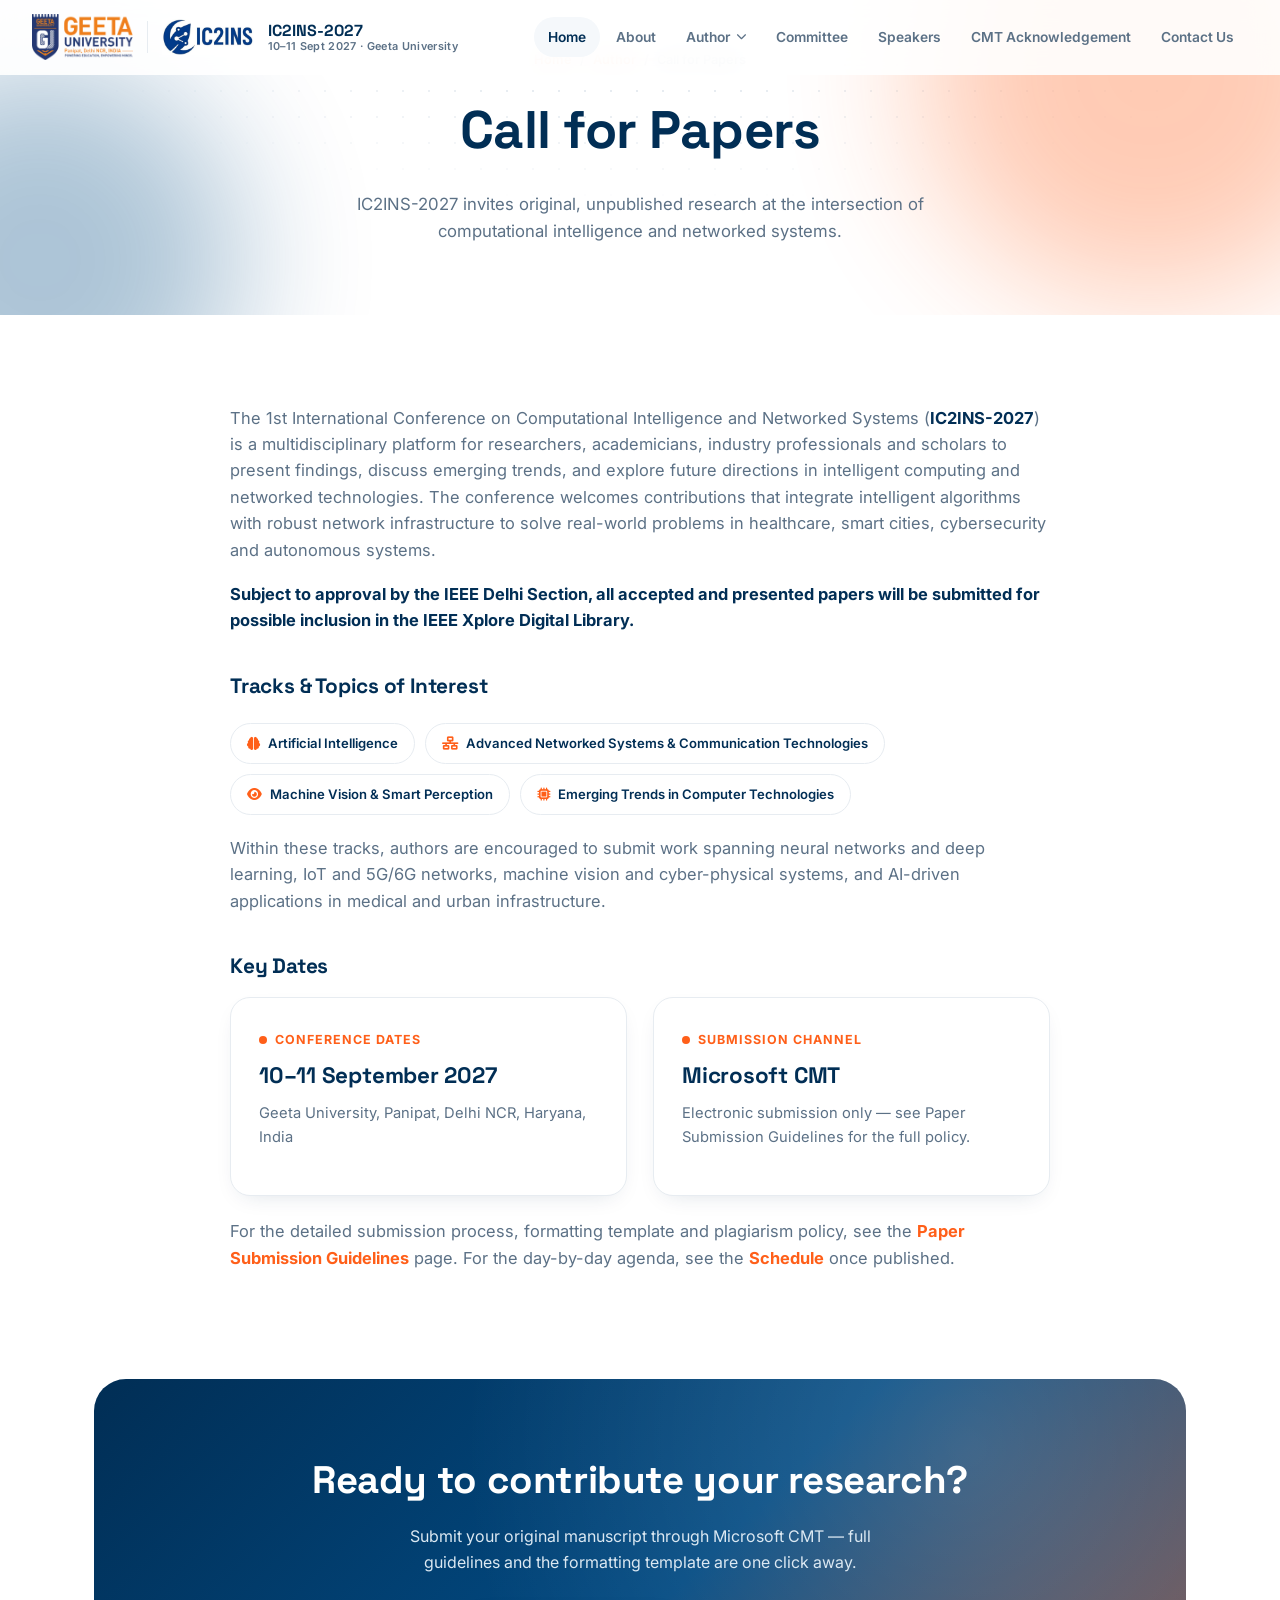
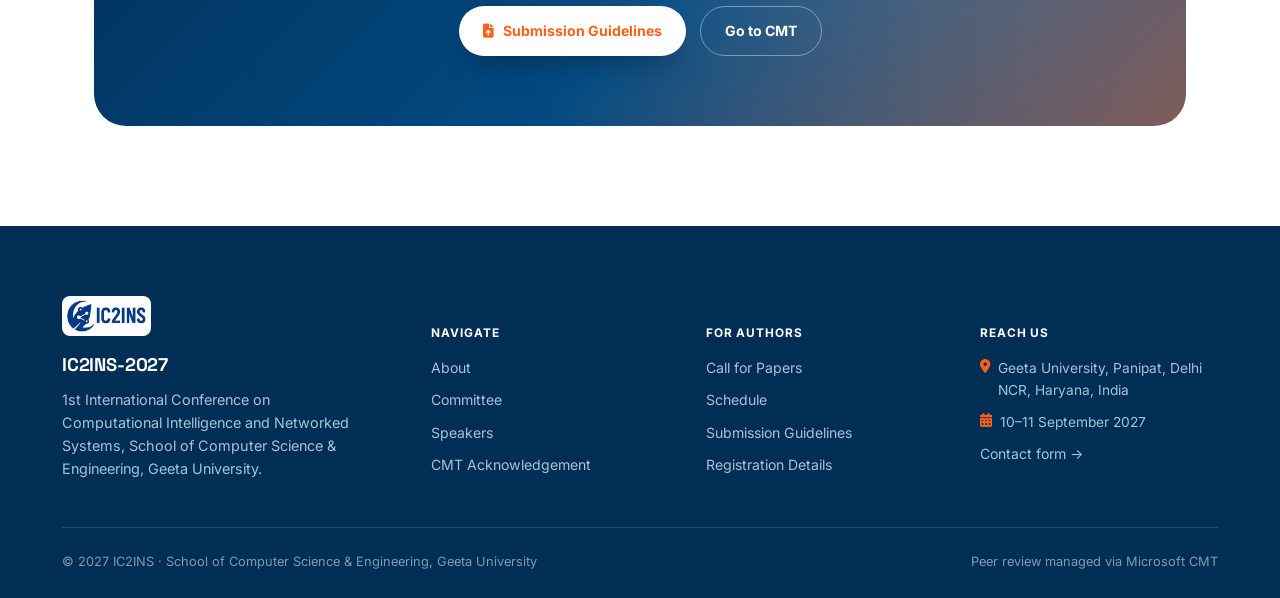
==== commit eb27ca17: "feat: remove unused navigation elements and improve HTML structure across multiple files" ====
--- a/call-for-papers.html
+++ b/call-for-papers.html
@@ -18,58 +18,55 @@
 
 <body>
 
- <nav class="nav" id="nav">
-  <a href="index.html" class="brand">
-    <img src="assets/img/geeta-university-logo.png" alt="Geeta University">
-    <div class="brand-sep"></div>
-    <img src="assets/img/ic2ins-logo.jpeg" alt="IC2INS-2027" style="height:36px;">
-    <div class="brand-text"><b>IC2INS-2027</b><span>10–11 Sept 2027 · Geeta University</span></div>
-  </a>
-  <ul class="nav-links" id="navLinks">
-    <li><a href="index.html" class="active">Home</a></li>
-    <li><a href="index.html#about">About</a></li>
-    <li class="has-dropdown">
-      <button class="nav-drop-btn">Author <i class="fa-solid fa-chevron-down"></i></button>
-      <div class="dropdown-menu">
-        <a href="call-for-papers.html"><i class="fa-solid fa-bullhorn"></i>Call for Papers</a>
-        <a href="schedule.html"><i class="fa-solid fa-calendar-days"></i>Schedule</a>
-        <a href="paper-submission-guidelines.html"><i class="fa-solid fa-file-arrow-up"></i>Paper Submission Guidelines</a>
-        <a href="registration-details.html"><i class="fa-solid fa-user-check"></i>Registration Details</a>
+  <nav class="nav" id="nav">
+    <a href="index.html" class="brand">
+      <img src="assets/img/geeta-university-logo.png" alt="Geeta University">
+      <div class="brand-sep"></div>
+      <img src="assets/img/ic2ins-logo.jpeg" alt="IC2INS-2027" style="height:36px;">
+      <div class="brand-text"><b>IC2INS-2027</b><span>10–11 Sept 2027 · Geeta University</span></div>
+    </a>
+    <ul class="nav-links" id="navLinks">
+      <li><a href="index.html" class="active">Home</a></li>
+      <li><a href="index.html#about">About</a></li>
+      <li class="has-dropdown">
+        <button class="nav-drop-btn">Author <i class="fa-solid fa-chevron-down"></i></button>
+        <div class="dropdown-menu">
+          <a href="call-for-papers.html"><i class="fa-solid fa-bullhorn"></i>Call for Papers</a>
+          <a href="schedule.html"><i class="fa-solid fa-calendar-days"></i>Schedule</a>
+          <a href="paper-submission-guidelines.html"><i class="fa-solid fa-file-arrow-up"></i>Paper Submission
+            Guidelines</a>
+          <a href="registration-details.html"><i class="fa-solid fa-user-check"></i>Registration Details</a>
+        </div>
+      </li>
+      <li><a href="committee.html">Committee</a></li>
+      <li><a href="index.html#speakers">Speakers</a></li>
+      <li><a href="cmt-acknowledgement.html">CMT Acknowledgement</a></li>
+      <li><a href="contact.html">Contact Us</a></li>
+    </ul>
+  </nav>
+
+  <div class="mobile-menu" id="mobileMenu">
+    <div class="mobile-menu-top">
+      <div class="brand"><img src="assets/img/ic2ins-logo.jpeg" alt="IC2INS-2027" style="height:34px;"></div>
+      <button class="burger" id="closeBurger"><i class="fa-solid fa-xmark"></i></button>
+    </div>
+    <a href="index.html">Home</a>
+    <a href="index.html#about">About</a>
+    <div class="mobile-drop">
+      <a href="javascript:void(0)" class="mobile-toggle">Author <i
+          class="fa-solid fa-chevron-down mobile-toggle-caret"></i></a>
+      <div class="mobile-sub">
+        <a href="call-for-papers.html">Call for Papers</a>
+        <a href="schedule.html">Schedule</a>
+        <a href="paper-submission-guidelines.html">Paper Submission Guidelines</a>
+        <a href="registration-details.html">Registration Details</a>
       </div>
-    </li>
-    <li><a href="committee.html">Committee</a></li>
-    <li><a href="index.html#speakers">Speakers</a></li>
-    <li><a href="cmt-acknowledgement.html">CMT Acknowledgement</a></li>
-    <li><a href="contact.html">Contact Us</a></li>
-  </ul>
-  <div class="nav-cta">
-    <a class="btn btn-primary btn-sm" href="paper-submission-guidelines.html"><i class="fa-solid fa-file-arrow-up"></i>Submit Paper</a>
-    <button class="burger" id="burger"><i class="fa-solid fa-bars"></i></button>
+    </div>
+    <a href="committee.html">Committee</a>
+    <a href="index.html#speakers">Speakers</a>
+    <a href="cmt-acknowledgement.html">CMT Acknowledgement</a>
+    <a href="contact.html">Contact Us</a>
   </div>
-</nav>
-
-<div class="mobile-menu" id="mobileMenu">
-  <div class="mobile-menu-top">
-    <div class="brand"><img src="assets/img/ic2ins-logo.jpeg" alt="IC2INS-2027" style="height:34px;"></div>
-    <button class="burger" id="closeBurger"><i class="fa-solid fa-xmark"></i></button>
-  </div>
-  <a href="index.html">Home</a>
-  <a href="index.html#about">About</a>
-  <div class="mobile-drop">
-    <a href="javascript:void(0)" class="mobile-toggle">Author <i class="fa-solid fa-chevron-down mobile-toggle-caret"></i></a>
-    <div class="mobile-sub">
-      <a href="call-for-papers.html">Call for Papers</a>
-      <a href="schedule.html">Schedule</a>
-      <a href="paper-submission-guidelines.html">Paper Submission Guidelines</a>
-      <a href="registration-details.html">Registration Details</a>
-    </div>
-  </div>
-  <a href="committee.html">Committee</a>
-  <a href="index.html#speakers">Speakers</a>
-  <a href="cmt-acknowledgement.html">CMT Acknowledgement</a>
-  <a href="contact.html">Contact Us</a>
-  <a class="btn btn-primary" style="margin-top:22px; justify-content:center;" href="paper-submission-guidelines.html"><i class="fa-solid fa-file-arrow-up"></i>Submit a Paper</a>
-</div>
 
   <main>
 
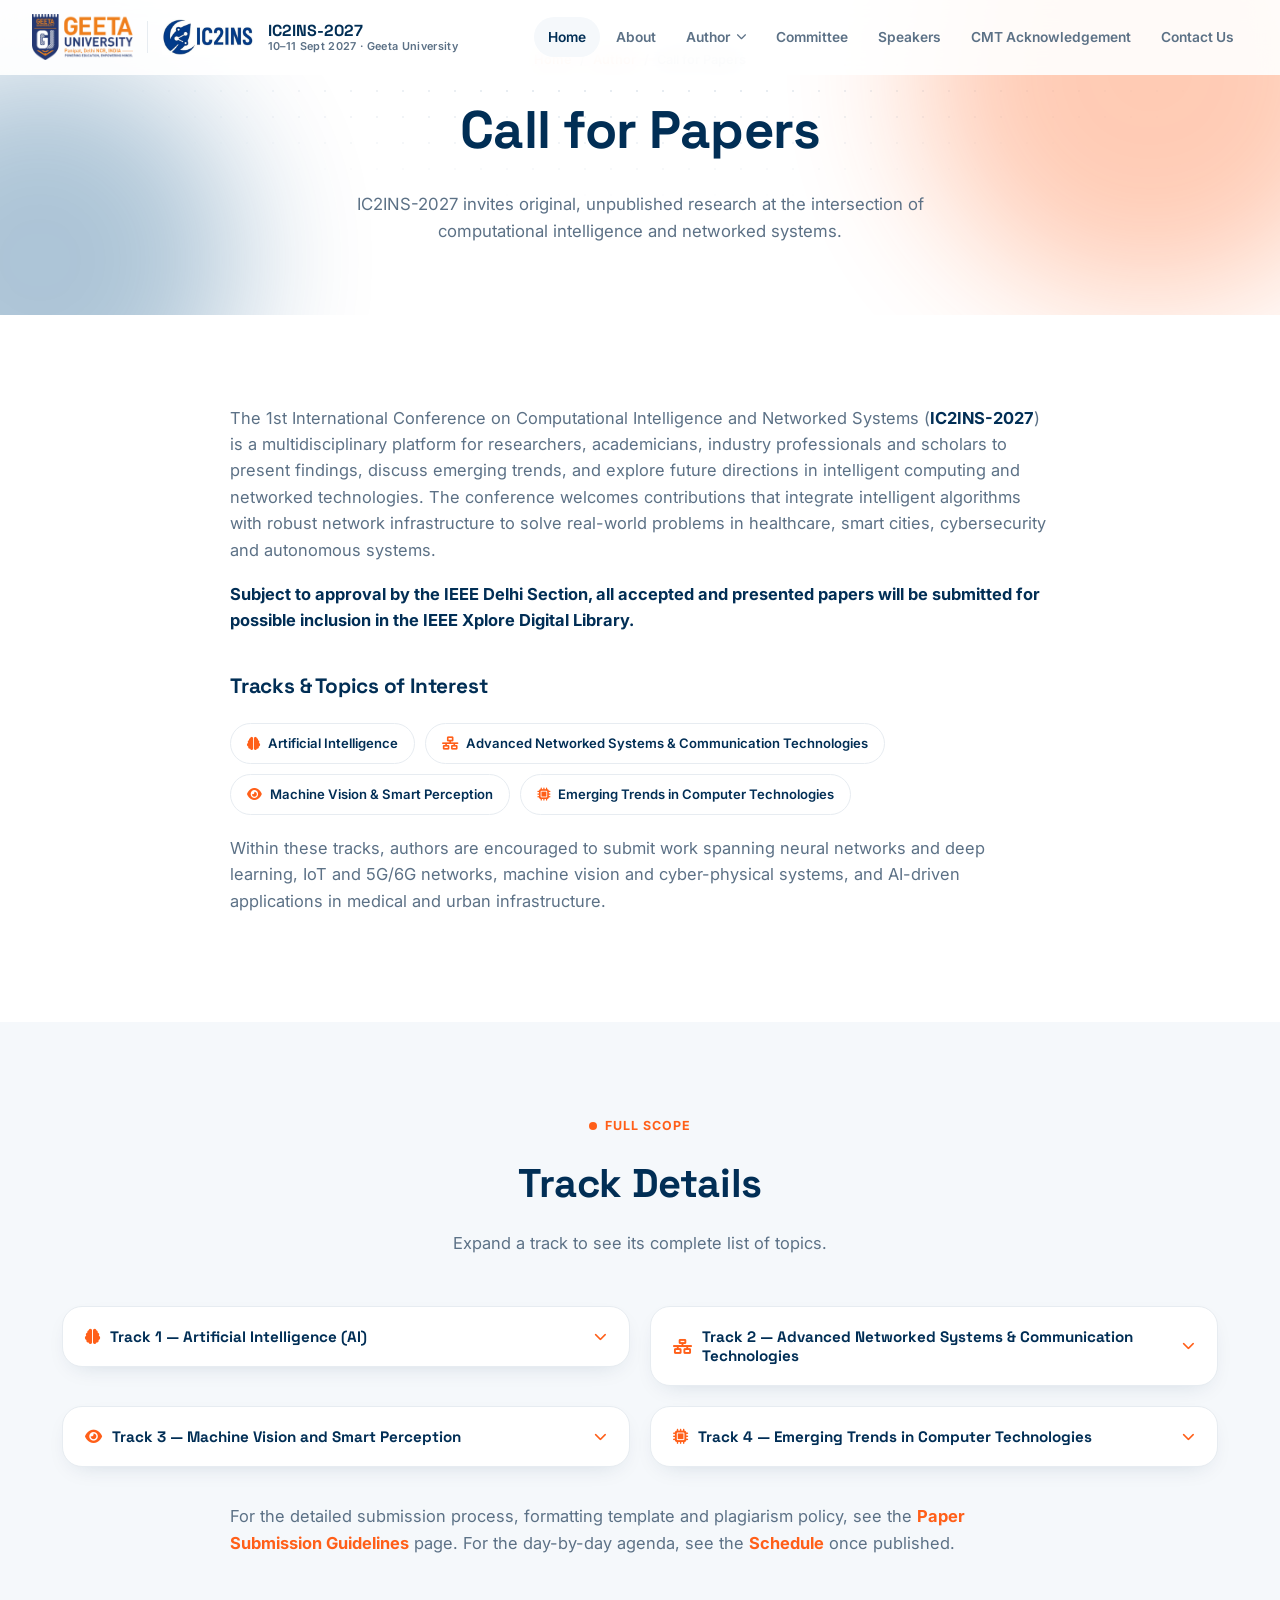
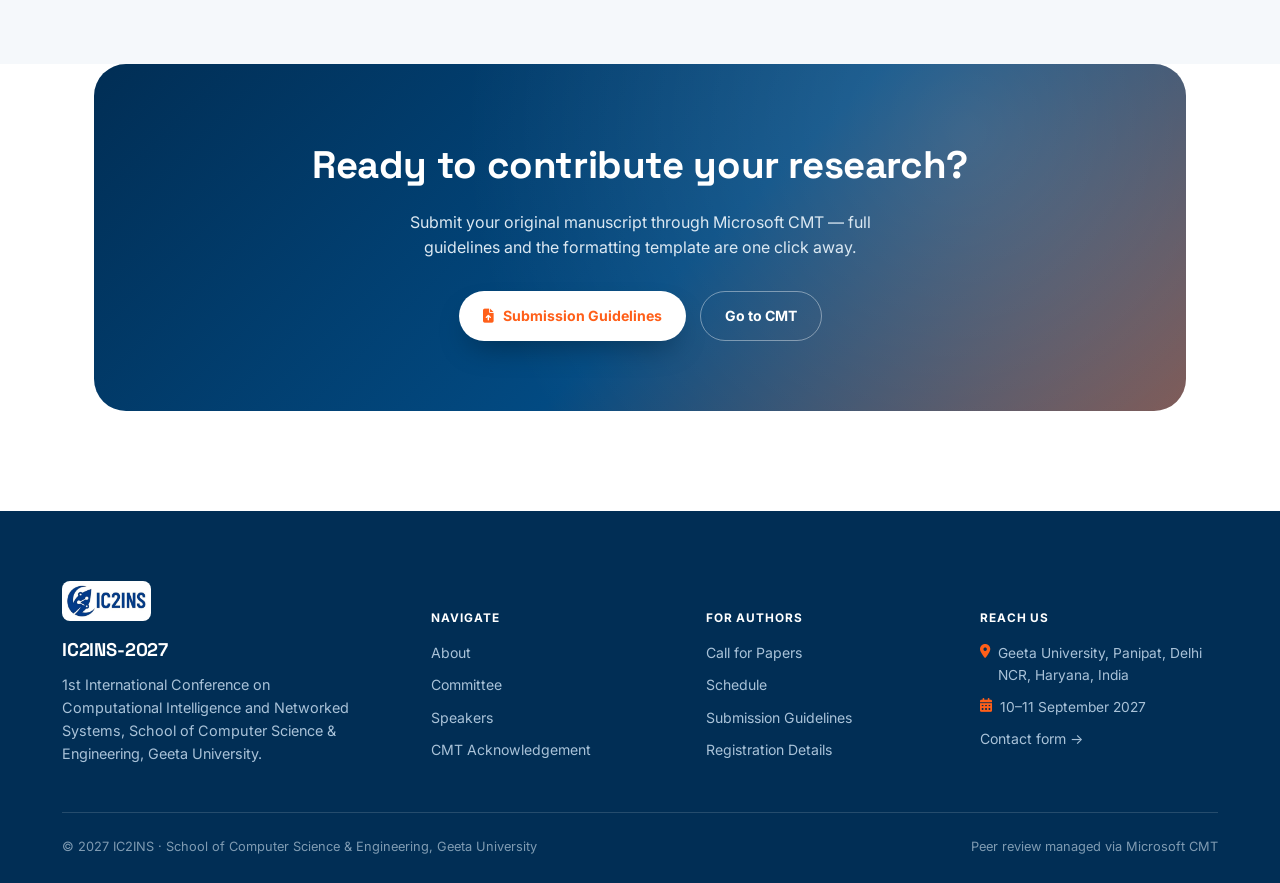
==== commit 8ed85a49: "feat: add camera ready submission page and update navigation links across multiple files" ====
--- a/call-for-papers.html
+++ b/call-for-papers.html
@@ -32,6 +32,7 @@
         <button class="nav-drop-btn">Author <i class="fa-solid fa-chevron-down"></i></button>
         <div class="dropdown-menu">
           <a href="call-for-papers.html"><i class="fa-solid fa-bullhorn"></i>Call for Papers</a>
+          <a href="camera_ready_submission.html"><i class="fa-solid fa-bullhorn"></i>Camers ready submission</a>
           <a href="schedule.html"><i class="fa-solid fa-calendar-days"></i>Schedule</a>
           <a href="paper-submission-guidelines.html"><i class="fa-solid fa-file-arrow-up"></i>Paper Submission
             Guidelines</a>
@@ -57,6 +58,7 @@
           class="fa-solid fa-chevron-down mobile-toggle-caret"></i></a>
       <div class="mobile-sub">
         <a href="call-for-papers.html">Call for Papers</a>
+        <a href="camera_ready_submission.html"><i class="fa-solid fa-bullhorn"></i>Camers ready submission</a>
         <a href="schedule.html">Schedule</a>
         <a href="paper-submission-guidelines.html">Paper Submission Guidelines</a>
         <a href="registration-details.html">Registration Details</a>
@@ -106,25 +108,122 @@
           <p>Within these tracks, authors are encouraged to submit work spanning neural networks and deep learning, IoT
             and 5G/6G networks, machine vision and cyber-physical systems, and AI-driven applications in medical and
             urban infrastructure.</p>
-
-          <h3>Key Dates</h3>
-          <div class="two-col">
-            <div class="info-card">
-              <span class="eyebrow" style="margin-bottom:8px;">Conference Dates</span>
-              <h4 style="font-size:1.4rem;">10–11 September 2027</h4>
-              <p style="color:var(--ink-soft); margin-top:8px; font-size:.92rem;">Geeta University, Panipat, Delhi NCR,
-                Haryana, India</p>
-            </div>
-            <div class="info-card">
-              <span class="eyebrow" style="margin-bottom:8px;">Submission Channel</span>
-              <h4 style="font-size:1.4rem;">Microsoft CMT</h4>
-              <p style="color:var(--ink-soft); margin-top:8px; font-size:.92rem;">Electronic submission only — see Paper
-                Submission Guidelines for the full policy.</p>
-            </div>
-          </div>
-          <p style="margin-top:22px;">For the detailed submission process, formatting template and plagiarism policy,
-            see the <a href="paper-submission-guidelines.html" style="color:var(--orange); font-weight:700;">Paper
-              Submission Guidelines</a> page. For the day-by-day agenda, see the <a href="schedule.html"
+        </div>
+      </div>
+    </section>
+
+    <section class="sect bg">
+      <div class="wrap">
+        <div class="sect-head reveal">
+          <span class="eyebrow">Full Scope</span>
+          <h2>Track Details</h2>
+          <p>Expand a track to see its complete list of topics.</p>
+        </div>
+
+        <div class="track-grid reveal">
+
+          <div class="track-item">
+            <div class="track-head">
+              <button type="button" aria-expanded="false">
+                <span><i class="fa-solid fa-brain"></i> Track 1 — Artificial Intelligence (AI)</span>
+                <i class="fa-solid fa-chevron-down chev"></i>
+              </button>
+            </div>
+            <div class="track-body">
+              <div class="track-body-inner">
+                <ul>
+                  <li>Neural Networks</li>
+                  <li>Deep Learning</li>
+                  <li>Natural Language Processing</li>
+                  <li>Expert Systems</li>
+                  <li>Reinforcement Learning</li>
+                  <li>Fuzzy Logic and Evolutionary Computation</li>
+                  <li>Sentiment Analysis</li>
+                  <li>AI in Healthcare and Diagnostics</li>
+                  <li>Multi-agent Systems</li>
+                </ul>
+              </div>
+            </div>
+          </div>
+
+          <div class="track-item">
+            <div class="track-head">
+              <button type="button" aria-expanded="false">
+                <span><i class="fa-solid fa-network-wired"></i> Track 2 — Advanced Networked Systems &amp;
+                  Communication Technologies</span>
+                <i class="fa-solid fa-chevron-down chev"></i>
+              </button>
+            </div>
+            <div class="track-body">
+              <div class="track-body-inner">
+                <ul>
+                  <li>Wireless Sensor Networks and 5G/6G Technologies</li>
+                  <li>Internet of Things (IoT) and Industrial IoT</li>
+                  <li>Network Security, Blockchain, and Cryptography</li>
+                  <li>Software-Defined Networking (SDN) and Network Function Virtualization (NFV)</li>
+                  <li>Edge, Fog, and Cloud Networking Architectures</li>
+                  <li>Communication Protocols and Standards</li>
+                  <li>Vehicular Ad-hoc Networks (VANETs)</li>
+                  <li>Satellite and Optical Communication</li>
+                  <li>Network Modeling and Simulation</li>
+                </ul>
+              </div>
+            </div>
+          </div>
+
+          <div class="track-item">
+            <div class="track-head">
+              <button type="button" aria-expanded="false">
+                <span><i class="fa-solid fa-eye"></i> Track 3 — Machine Vision and Smart Perception</span>
+                <i class="fa-solid fa-chevron-down chev"></i>
+              </button>
+            </div>
+            <div class="track-body">
+              <div class="track-body-inner">
+                <ul>
+                  <li>Computer Vision</li>
+                  <li>Image and Video Processing</li>
+                  <li>Medical Imaging and Diagnostics</li>
+                  <li>Remote Sensing and GIS</li>
+                  <li>Brain–Computer Interfaces</li>
+                  <li>Gesture and Emotion Recognition</li>
+                  <li>Object Detection and Scene Understanding</li>
+                  <li>Autonomous Surveillance Systems</li>
+                </ul>
+              </div>
+            </div>
+          </div>
+
+          <div class="track-item">
+            <div class="track-head">
+              <button type="button" aria-expanded="false">
+                <span><i class="fa-solid fa-microchip"></i> Track 4 — Emerging Trends in Computer Technologies</span>
+                <i class="fa-solid fa-chevron-down chev"></i>
+              </button>
+            </div>
+            <div class="track-body">
+              <div class="track-body-inner">
+                <ul>
+                  <li>Big Data and Data Analytics</li>
+                  <li>Cyber-Physical Systems</li>
+                  <li>Smart Cities and Digital Infrastructure</li>
+                  <li>Machine-to-Machine Communication</li>
+                  <li>Blockchain and Distributed Ledger Technologies</li>
+                  <li>Internet of Everything (IoE)</li>
+                  <li>Mobile and Cloud Applications</li>
+                  <li>Green and Sustainable Computing</li>
+                  <li>Social and Web Computing</li>
+                </ul>
+              </div>
+            </div>
+          </div>
+
+        </div>
+
+        <div class="prose" style="max-width:820px; margin-top:36px;">
+          <p>For the detailed submission process, formatting template and plagiarism policy, see the <a
+              href="paper-submission-guidelines.html" style="color:var(--orange); font-weight:700;">Paper Submission
+              Guidelines</a> page. For the day-by-day agenda, see the <a href="schedule.html"
               style="color:var(--orange); font-weight:700;">Schedule</a> once published.</p>
         </div>
       </div>
@@ -181,6 +280,32 @@
 
   </main>
   <script src="assets/js/main.js"></script>
+  <script>
+    // ---- track accordion (call for papers) ----
+    document.querySelectorAll('.track-item').forEach(item => {
+      const btn = item.querySelector('.track-head button');
+      const body = item.querySelector('.track-body');
+      if (!btn || !body) return;
+
+      btn.addEventListener('click', () => {
+        const isOpen = item.classList.contains('open');
+
+        // close every track first (exclusive accordion — only one open at a time)
+        document.querySelectorAll('.track-item.open').forEach(openItem => {
+          openItem.classList.remove('open');
+          openItem.querySelector('.track-body').style.maxHeight = null;
+          openItem.querySelector('.track-head button').setAttribute('aria-expanded', 'false');
+        });
+
+        // then open this one, unless it was already open (so clicking an open track closes it)
+        if (!isOpen) {
+          item.classList.add('open');
+          body.style.maxHeight = body.scrollHeight + 'px';
+          btn.setAttribute('aria-expanded', 'true');
+        }
+      });
+    });
+  </script>
 </body>
 
 </html>
--- a/assets/css/style.css
+++ b/assets/css/style.css
@@ -111,6 +111,7 @@
   opacity: 1;
   transform: none;
 }
+
 /* ---------------- NAV (base — unchanged from your original) ---------------- */
 .nav {
   position: fixed;
@@ -395,14 +396,17 @@
 
 /* Large tablet / small laptop: tighten link spacing, drop tagline */
 @media (max-width: 1200px) {
+
   .nav-links a,
   .nav-drop-btn {
     padding: 9px 10px;
     font-size: .82rem;
   }
+
   .brand-text span {
     display: none;
   }
+
   .nav-cta .btn-sm {
     padding: 10px 16px;
     font-size: .8rem;
@@ -411,19 +415,24 @@
 
 /* Tablet / mobile breakpoint: switch to burger menu */
 @media (max-width: 992px) {
+
   .nav-links,
   .nav-cta .btn-primary {
     display: none;
   }
+
   .burger {
     display: flex;
   }
+
   .nav {
     padding: 12px 20px;
   }
+
   .brand img {
     height: 38px;
   }
+
   .brand-sep {
     height: 26px;
   }
@@ -434,25 +443,32 @@
   .brand {
     gap: 8px;
   }
+
   .brand img {
     height: 30px;
   }
+
   .brand-sep {
     height: 22px;
   }
+
   .brand-text b {
     font-size: .78rem;
   }
+
   .nav {
     padding: 10px 14px;
   }
+
   .mobile-menu {
     padding: 20px 18px;
   }
+
   .mobile-menu a {
     font-size: 1.05rem;
     padding: 12px 0;
   }
+
   .mobile-menu-top img {
     height: 28px;
   }
@@ -463,6 +479,7 @@
   .brand-text {
     display: none;
   }
+
   .brand-sep {
     display: none;
   }
@@ -567,7 +584,8 @@
 }
 
 .hero-col {
-  min-width: 0; /* prevents grid blowout from long text/pills */
+  min-width: 0;
+  /* prevents grid blowout from long text/pills */
 }
 
 .hero-text .hero-badges {
@@ -1443,4 +1461,106 @@
   .num-cols {
     columns: 1;
   }
+}
+
+/* ---------------- track accordion (call for papers) ---------------- */
+.track-grid {
+  display: grid;
+  grid-template-columns: 1fr 1fr;
+  gap: 20px;
+  margin-top: 8px;
+  align-items: start;   /* add this line */
+}
+
+.track-item {
+  background: var(--white);
+  border: 1px solid var(--line);
+  border-radius: var(--radius);
+  overflow: hidden;
+  box-shadow: var(--shadow-sm);
+}
+
+.track-head button {
+  width: 100%;
+  text-align: left;
+  background: none;
+  border: none;
+  cursor: pointer;
+  padding: 20px 22px;
+  display: flex;
+  align-items: center;
+  justify-content: space-between;
+  gap: 14px;
+  font-family: 'Space Grotesk', sans-serif;
+  font-weight: 700;
+  font-size: .95rem;
+  color: var(--navy);
+}
+
+.track-head button span {
+  display: flex;
+  align-items: center;
+  gap: 10px;
+}
+
+.track-head button span i:first-child {
+  color: var(--orange);
+  font-size: .95rem;
+  flex-shrink: 0;
+}
+
+.track-head .chev {
+  color: var(--orange);
+  font-size: .8rem;
+  flex-shrink: 0;
+  transition: transform .25s ease;
+}
+
+.track-item.open .chev {
+  transform: rotate(180deg);
+}
+
+.track-body {
+  max-height: 0;
+  overflow: hidden;
+  transition: max-height .35s ease;
+}
+
+/* .track-item.open .track-body {
+  max-height: 600px;
+} */
+
+.track-body-inner {
+  padding: 0 22px 22px;
+}
+
+.track-body-inner ul {
+  list-style: none;
+  display: flex;
+  flex-direction: column;
+  gap: 10px;
+}
+
+.track-body-inner ul li {
+  font-size: .89rem;
+  color: var(--ink-soft);
+  padding-left: 24px;
+  position: relative;
+}
+
+.track-body-inner ul li::before {
+  content: '\f00c';
+  font-family: 'Font Awesome 6 Free';
+  font-weight: 900;
+  position: absolute;
+  left: 0;
+  top: 2px;
+  color: var(--orange);
+  font-size: .75rem;
+}
+
+@media (max-width: 760px) {
+  .track-grid {
+    grid-template-columns: 1fr;
+  }
 }
